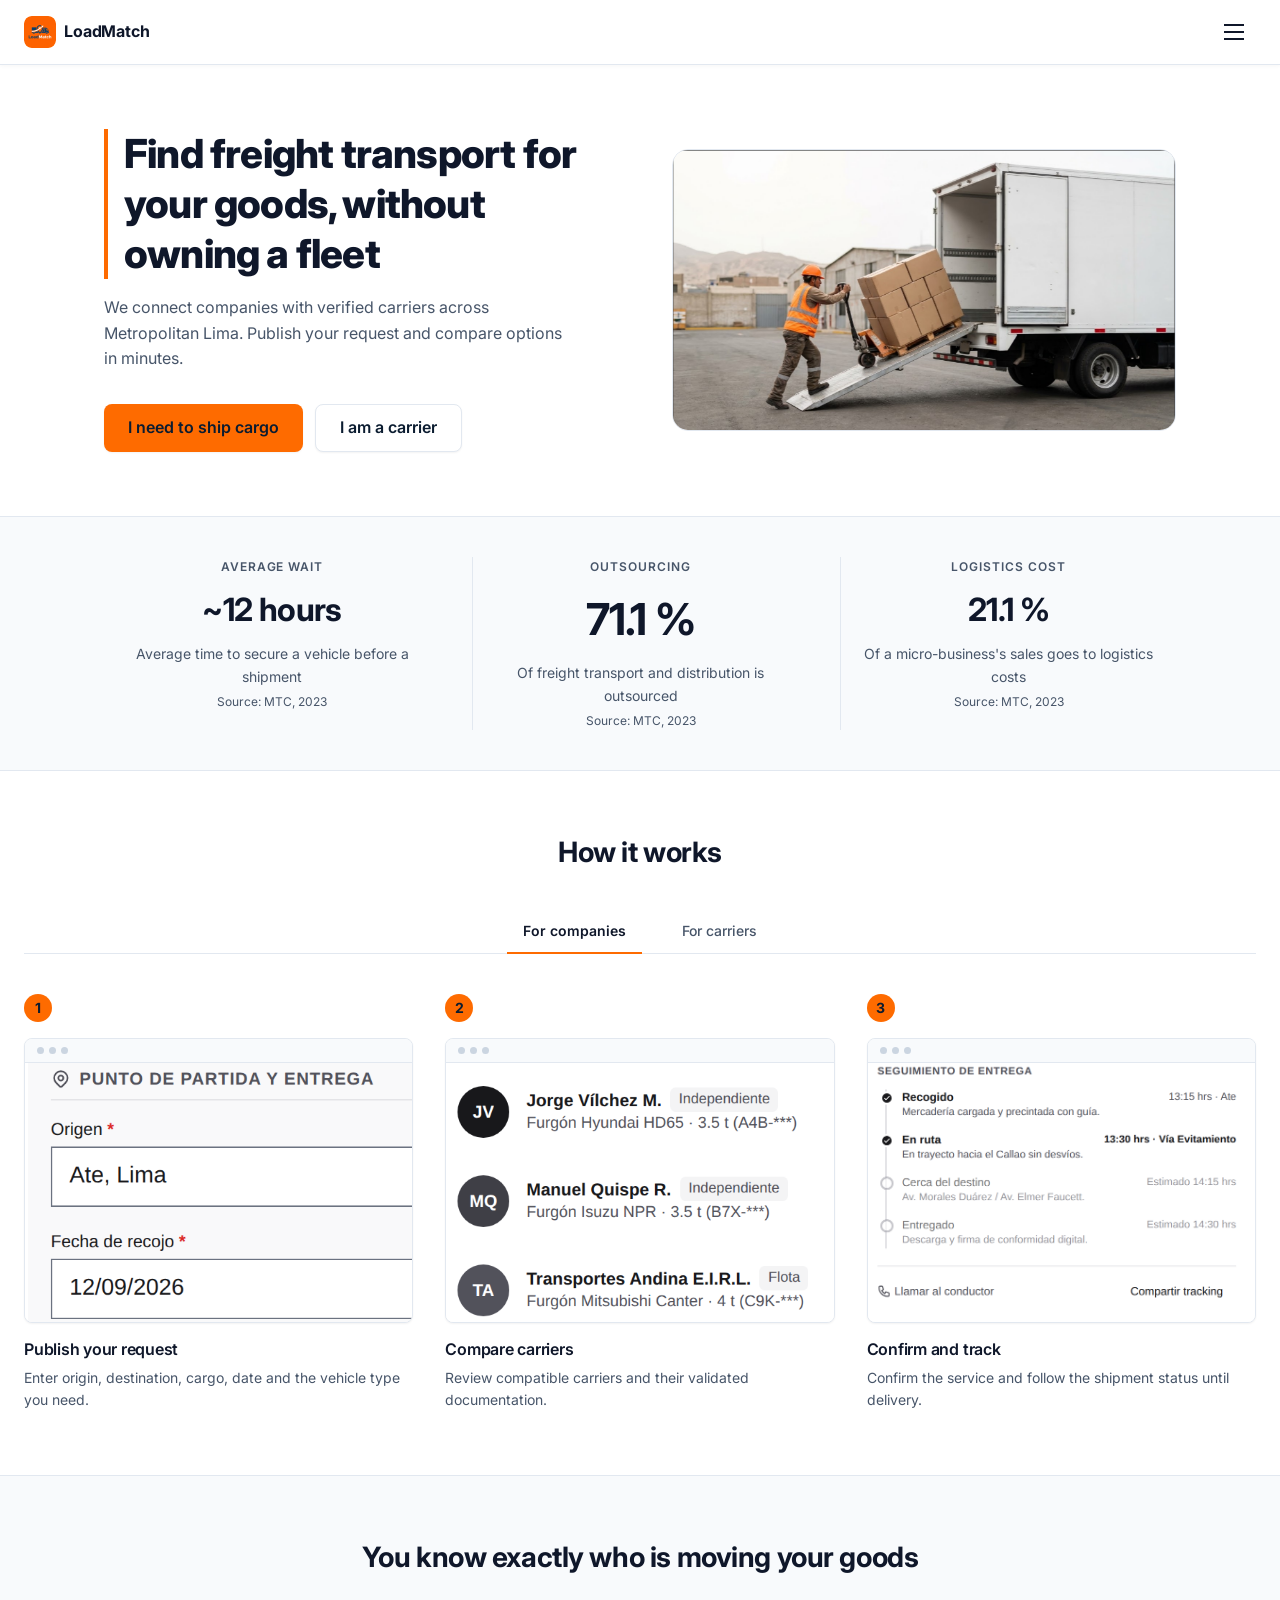
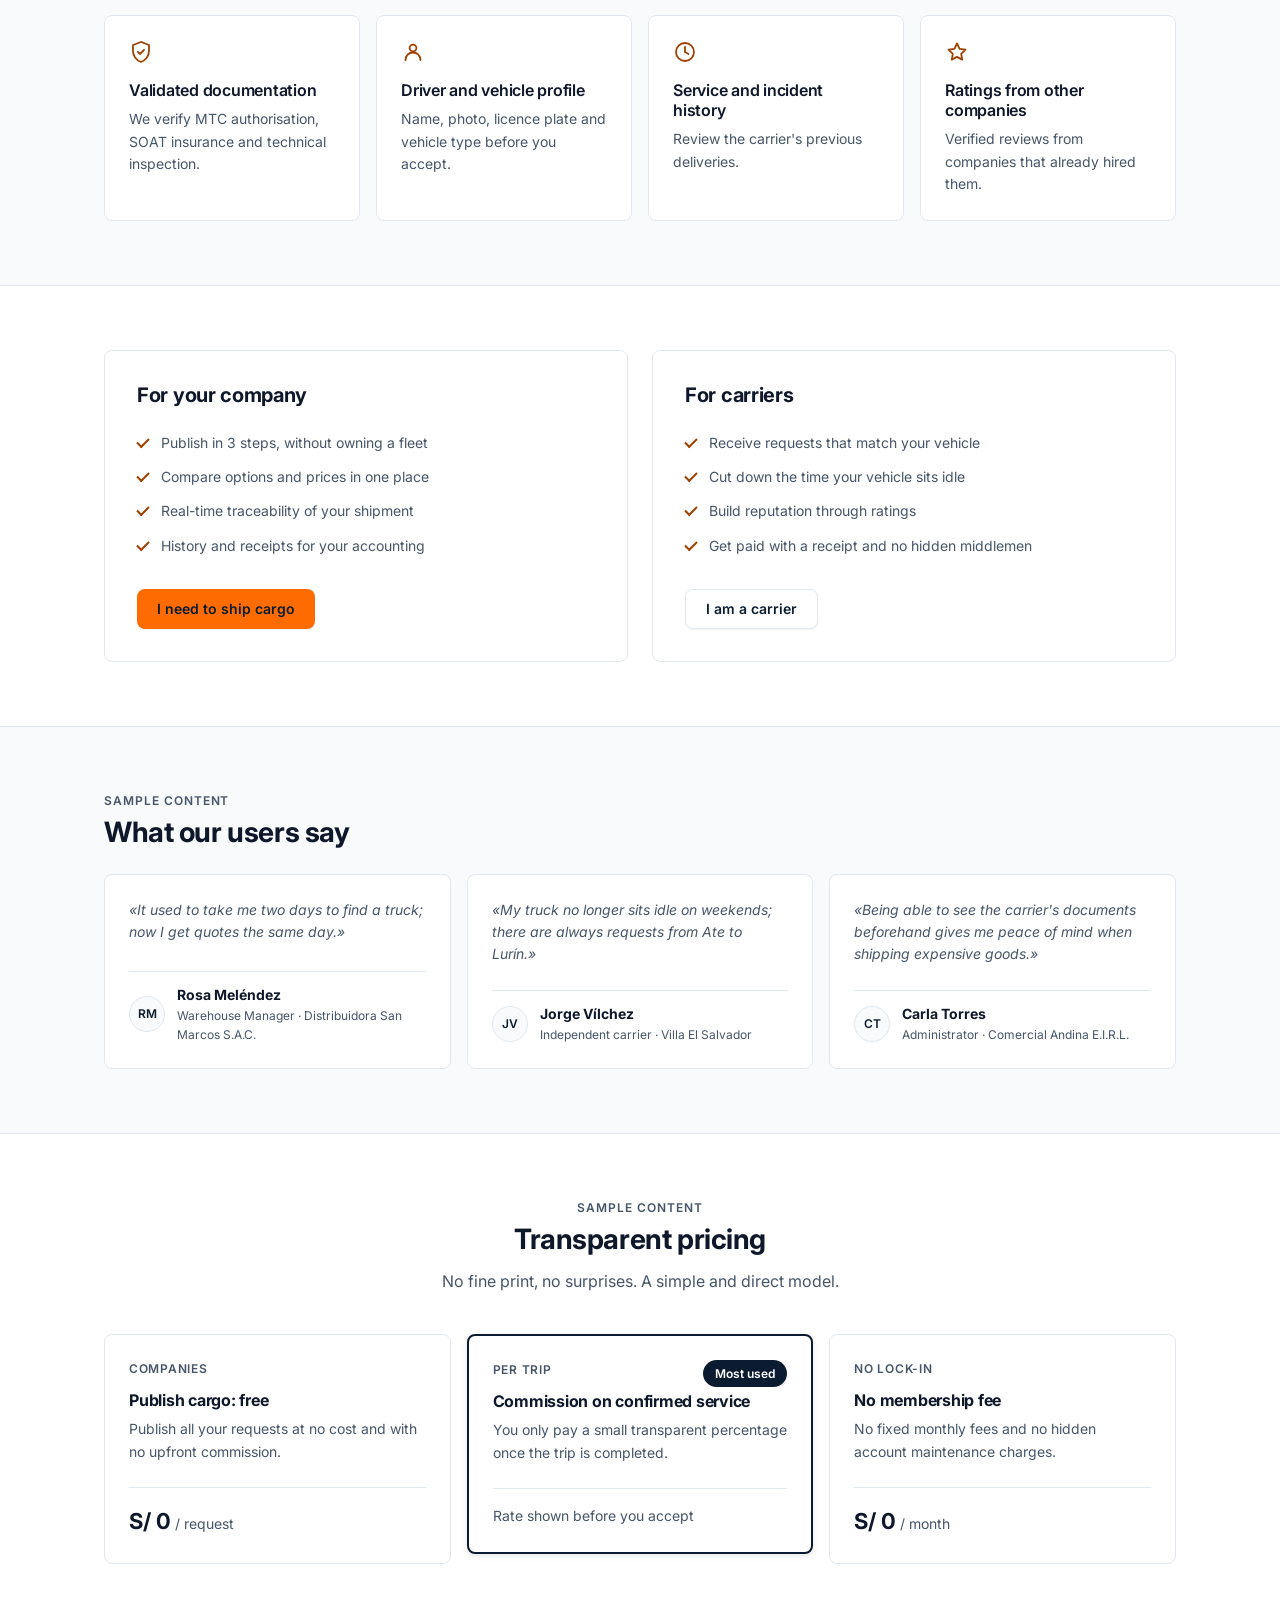
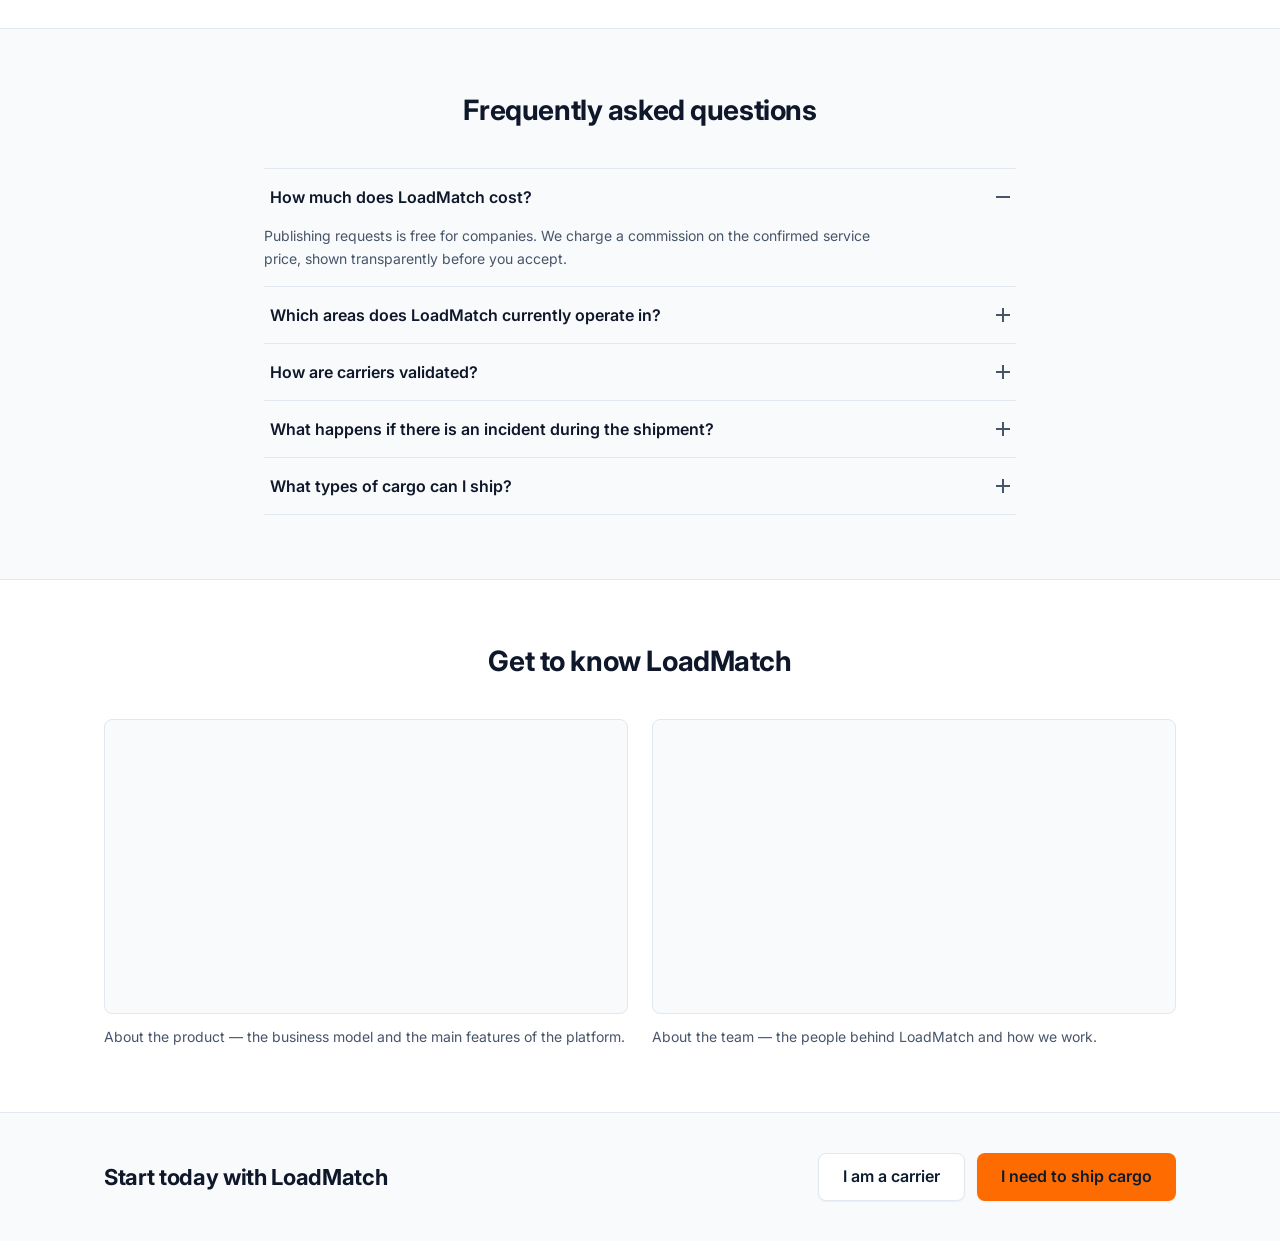
==== index.html @ 67ed3080 "merge: integrate develop into feature/testimonials-carousel" ====
<!DOCTYPE html>
<html lang="en">
<head>
  <meta charset="utf-8">
  <meta name="viewport" content="width=device-width, initial-scale=1">
  <title data-i18n="meta.title">LoadMatch | Freight transport for companies and carriers</title>
  <meta name="description" data-i18n-attr="content" data-i18n="meta.description"
        content="Connect companies that need to move cargo with verified carriers and available vehicles through LoadMatch.">
  <meta name="keywords" content="freight transport, carriers, logistics, companies, small business, Peru">
  <meta name="author" content="LoadMatch Development Team">
  <meta name="theme-color" content="#0B1C30">
  <meta property="og:title" content="LoadMatch | Freight transport for companies and carriers">
  <meta property="og:description" content="Publish your cargo request and compare verified carriers in minutes.">
  <meta property="og:type" content="website">
  <meta property="og:locale" content="en_US">
  <meta property="og:locale:alternate" content="es_419">
  <link rel="icon" href="assets/img/loadmatch-logo.png">
  <link rel="preconnect" href="https://fonts.googleapis.com">
  <link rel="preconnect" href="https://fonts.gstatic.com" crossorigin>
  <link rel="stylesheet" href="https://fonts.googleapis.com/css2?family=Inter:wght@400;500;600;700;800&display=swap">
  <link rel="stylesheet" href="assets/css/main.css">
  <link rel="stylesheet" href="assets/css/components.css">
  <link rel="stylesheet" href="assets/css/responsive.css">
</head>
<body>

  <a class="skip-link" href="#main-content" data-i18n="a11y.skipToContent">Skip to main content</a>

  <!-- HEADER      → feature/header-navigation -->
  <!-- ============================= HEADER ============================= -->
  <header class="site-header">
    <div class="container site-header__inner">

      <a class="brand" href="#top" aria-label="LoadMatch">
        <img class="brand__mark" src="assets/img/loadmatch-logo.png" alt="" width="32" height="32">
        <span class="brand__name">LoadMatch</span>
      </a>

      <button class="menu-toggle" type="button"
              aria-expanded="false" aria-controls="primary-nav"
              data-i18n-attr="aria-label" data-i18n="a11y.openMenu" aria-label="Open navigation menu">
        <span class="menu-toggle__bar" aria-hidden="true"></span>
        <span class="menu-toggle__bar" aria-hidden="true"></span>
        <span class="menu-toggle__bar" aria-hidden="true"></span>
      </button>

      <nav class="primary-nav" id="primary-nav" data-i18n-attr="aria-label" data-i18n="a11y.mainNav" aria-label="Main navigation">
        <ul class="primary-nav__list">
          <li><a href="#how-it-works" data-i18n="nav.howItWorks">How it works</a></li>
          <li><a href="#for-companies" data-i18n="nav.forCompanies">For companies</a></li>
          <li><a href="#for-carriers" data-i18n="nav.forCarriers">For carriers</a></li>
          <li><a href="#pricing" data-i18n="nav.pricing">Pricing</a></li>
          <li><a href="#faq" data-i18n="nav.faq">FAQ</a></li>
        </ul>

        <div class="header-actions">
          <div class="lang-switch" role="group" data-i18n-attr="aria-label" data-i18n="a11y.langSwitch" aria-label="Select language">
            <button type="button" class="lang-switch__btn is-active" data-lang="en" aria-pressed="true">EN</button>
            <button type="button" class="lang-switch__btn" data-lang="es" aria-pressed="false">ES</button>
          </div>
          <a class="btn btn--secondary" href="#" data-app-path="/login" data-app-fallback="#final-cta" data-i18n="cta.signIn">Sign in</a>
          <a class="btn btn--primary" href="#" data-app-path="/signup?profile=company" data-app-fallback="#for-companies" data-i18n="cta.shipCargo">I need to ship cargo</a>
        </div>
      </nav>

    </div>
  </header>

  <!-- HERO        → feature/hero-section -->

  <main id="main-content">
    <!-- ============================== HERO ============================== -->
    <section class="hero" id="top">
      <div class="container hero__inner">
        <div class="hero__copy">
          <h1 class="hero__title" data-i18n="hero.title">Find freight transport for your goods, without owning a fleet</h1>
          <p class="hero__lead" data-i18n="hero.lead">We connect companies with verified carriers across Metropolitan Lima. Publish your request and compare options in minutes.</p>
          <div class="hero__actions">
            <a class="btn btn--primary btn--lg" href="#" data-app-path="/signup?profile=company" data-app-fallback="#for-companies" data-i18n="cta.shipCargo">I need to ship cargo</a>
            <a class="btn btn--secondary btn--lg" href="#" data-app-path="/signup?profile=carrier" data-app-fallback="#for-carriers" data-i18n="cta.imCarrier">I am a carrier</a>
          </div>
        </div>
        <figure class="hero__media">
          <img src="assets/img/hero-truck-lima.png" width="1600" height="894"
               data-i18n-attr="alt" data-i18n="hero.imageAlt"
               alt="Worker loading boxes into a delivery truck at a warehouse in Lima">
        </figure>
      </div>
    </section>

    <!-- ============================= METRICS ============================= -->
    <section class="metrics" data-i18n-attr="aria-label" data-i18n="metrics.sectionLabel" aria-label="Market indicators">
      <div class="container metrics__grid">
        <div class="metric">
          <span class="metric__label" data-i18n="metrics.waitLabel">Average wait</span>
          <p class="metric__value" data-i18n="metrics.waitValue">~12 hours</p>
          <p class="metric__desc" data-i18n="metrics.waitDesc">Average time to secure a vehicle before a shipment</p>
          <p class="metric__source" data-i18n="metrics.source">Source: MTC, 2023</p>
        </div>
        <div class="metric metric--feature">
          <span class="metric__label" data-i18n="metrics.outsourcingLabel">Outsourcing</span>
          <p class="metric__value" data-i18n="metrics.outsourcingValue">71.1&nbsp;%</p>
          <p class="metric__desc" data-i18n="metrics.outsourcingDesc">Of freight transport and distribution is outsourced</p>
          <p class="metric__source" data-i18n="metrics.source">Source: MTC, 2023</p>
        </div>
        <div class="metric">
          <span class="metric__label" data-i18n="metrics.costLabel">Logistics cost</span>
          <p class="metric__value" data-i18n="metrics.costValue">21.1&nbsp;%</p>
          <p class="metric__desc" data-i18n="metrics.costDesc">Of a micro-business's sales goes to logistics costs</p>
          <p class="metric__source" data-i18n="metrics.source">Source: MTC, 2023</p>
        </div>
      </div>
    </section>

    <!-- ========================== HOW IT WORKS ========================== -->
    <section class="section" id="how-it-works">
      <div class="container container--wide">
        <h2 class="section__title" data-i18n="how.title">How it works</h2>

        <div class="tabs" role="tablist" data-i18n-attr="aria-label" data-i18n="how.tablistLabel" aria-label="Select your profile">
          <button class="tabs__tab is-active" role="tab" id="tab-companies"
                  aria-selected="true" aria-controls="panel-companies"
                  data-i18n="how.tabCompanies">For companies</button>
          <button class="tabs__tab" role="tab" id="tab-carriers"
                  aria-selected="false" aria-controls="panel-carriers" tabindex="-1"
                  data-i18n="how.tabCarriers">For carriers</button>
        </div>

        <div class="steps" role="tabpanel" id="panel-companies" aria-labelledby="tab-companies" tabindex="0">
          <ol class="steps__list">
            <li class="step">
              <span class="step__num" aria-hidden="true">1</span>
              <figure class="step__media">
                <span class="browser-bar" aria-hidden="true"><i></i><i></i><i></i></span>
                <img src="assets/img/app-request-form.png" width="540" height="360" loading="lazy" decoding="async"
                     data-i18n-attr="alt" data-i18n="how.company1Alt"
                     alt="Cargo request form in the LoadMatch application">
              </figure>
              <h3 class="step__title" data-i18n="how.company1Title">Publish your request</h3>
              <p class="step__desc" data-i18n="how.company1Desc">Enter origin, destination, cargo, date and the vehicle type you need.</p>
            </li>
            <li class="step">
              <span class="step__num" aria-hidden="true">2</span>
              <figure class="step__media">
                <span class="browser-bar" aria-hidden="true"><i></i><i></i><i></i></span>
                <img src="assets/img/app-carrier-list.png" width="540" height="360" loading="lazy" decoding="async"
                     data-i18n-attr="alt" data-i18n="how.company2Alt"
                     alt="List of carriers with ratings and quoted prices">
              </figure>
              <h3 class="step__title" data-i18n="how.company2Title">Compare carriers</h3>
              <p class="step__desc" data-i18n="how.company2Desc">Review compatible carriers and their validated documentation.</p>
            </li>
            <li class="step">
              <span class="step__num" aria-hidden="true">3</span>
              <figure class="step__media">
                <span class="browser-bar" aria-hidden="true"><i></i><i></i><i></i></span>
                <img src="assets/img/app-route-map.png" width="820" height="547"
                     data-i18n-attr="alt" data-i18n="how.company3Alt"
                     alt="Map tracking the vehicle on its way to the destination">
              </figure>
              <h3 class="step__title" data-i18n="how.company3Title">Confirm and track</h3>
              <p class="step__desc" data-i18n="how.company3Desc">Confirm the service and follow the shipment status until delivery.</p>
            </li>
          </ol>
        </div>

        <div class="steps" role="tabpanel" id="panel-carriers" aria-labelledby="tab-carriers" tabindex="0" hidden>
          <ol class="steps__list">
            <li class="step">
              <span class="step__num" aria-hidden="true">1</span>
              <figure class="step__media">
                <span class="browser-bar" aria-hidden="true"><i></i><i></i><i></i></span>
                <img src="assets/img/app-document-upload.png" width="1110" height="740" loading="lazy" decoding="async"
                     data-i18n-attr="alt" data-i18n="how.carrier1Alt"
                     alt="Carrier document validation screen">
              </figure>
              <h3 class="step__title" data-i18n="how.carrier1Title">Create your profile and validate your documents</h3>
              <p class="step__desc" data-i18n="how.carrier1Desc">Upload your MTC authorisation, SOAT insurance and technical inspection. We validate within 24 hours.</p>
            </li>
            <li class="step">
              <span class="step__num" aria-hidden="true">2</span>
              <figure class="step__media">
                <span class="browser-bar" aria-hidden="true"><i></i><i></i><i></i></span>
                <img src="assets/img/app-request-inbox.png" width="1098" height="732" loading="lazy" decoding="async"
                     data-i18n-attr="alt" data-i18n="how.carrier2Alt"
                     alt="Inbox of cargo requests compatible with the vehicle">
              </figure>
              <h3 class="step__title" data-i18n="how.carrier2Title">Receive requests that match your vehicle</h3>
              <p class="step__desc" data-i18n="how.carrier2Desc">You only see loads that match your vehicle type and your operating area.</p>
            </li>
            <li class="step">
              <span class="step__num" aria-hidden="true">3</span>
              <figure class="step__media">
                <span class="browser-bar" aria-hidden="true"><i></i><i></i><i></i></span>
                <img src="assets/img/app-payment-receipt.png" width="1084" height="723" loading="lazy" decoding="async"
                     data-i18n-attr="alt" data-i18n="how.carrier3Alt"
                     alt="Settlement receipt for a completed service">
              </figure>
              <h3 class="step__title" data-i18n="how.carrier3Title">Quote, deliver and get paid</h3>
              <p class="step__desc" data-i18n="how.carrier3Desc">Send your quote, confirm the service and get paid with a receipt, with no hidden middlemen.</p>
            </li>
          </ol>
        </div>
      </div>
    </section>

    <!-- ============================== TRUST ============================== -->
    <section class="section section--alt">
      <div class="container">
        <h2 class="section__title" data-i18n="trust.title">You know exactly who is moving your goods</h2>
        <ul class="trust-grid">
          <li class="trust-card">
            <svg class="trust-card__icon" viewBox="0 0 24 24" width="24" height="24" aria-hidden="true" focusable="false">
              <path d="M12 2 4 5v6c0 5 3.4 9.4 8 11 4.6-1.6 8-6 8-11V5l-8-3Z" fill="none" stroke="currentColor" stroke-width="1.8"/>
              <path d="m9 12 2 2 4-4" fill="none" stroke="currentColor" stroke-width="1.8" stroke-linecap="round"/>
            </svg>
            <h3 class="trust-card__title" data-i18n="trust.c1Title">Validated documentation</h3>
            <p class="trust-card__desc" data-i18n="trust.c1Desc">We verify MTC authorisation, SOAT insurance and technical inspection.</p>
          </li>
          <li class="trust-card">
            <svg class="trust-card__icon" viewBox="0 0 24 24" width="24" height="24" aria-hidden="true" focusable="false">
              <circle cx="12" cy="8" r="3.4" fill="none" stroke="currentColor" stroke-width="1.8"/>
              <path d="M4.5 20a7.5 7.5 0 0 1 15 0" fill="none" stroke="currentColor" stroke-width="1.8" stroke-linecap="round"/>
            </svg>
            <h3 class="trust-card__title" data-i18n="trust.c2Title">Driver and vehicle profile</h3>
            <p class="trust-card__desc" data-i18n="trust.c2Desc">Name, photo, licence plate and vehicle type before you accept.</p>
          </li>
          <li class="trust-card">
            <svg class="trust-card__icon" viewBox="0 0 24 24" width="24" height="24" aria-hidden="true" focusable="false">
              <circle cx="12" cy="12" r="9" fill="none" stroke="currentColor" stroke-width="1.8"/>
              <path d="M12 7v5l3.5 2" fill="none" stroke="currentColor" stroke-width="1.8" stroke-linecap="round"/>
            </svg>
            <h3 class="trust-card__title" data-i18n="trust.c3Title">Service and incident history</h3>
            <p class="trust-card__desc" data-i18n="trust.c3Desc">Review the carrier's previous deliveries.</p>
          </li>
          <li class="trust-card">
            <svg class="trust-card__icon" viewBox="0 0 24 24" width="24" height="24" aria-hidden="true" focusable="false">
              <path d="m12 3.5 2.6 5.3 5.9.9-4.3 4.1 1 5.8-5.2-2.7-5.2 2.7 1-5.8L3.5 9.7l5.9-.9L12 3.5Z"
                    fill="none" stroke="currentColor" stroke-width="1.8" stroke-linejoin="round"/>
            </svg>
            <h3 class="trust-card__title" data-i18n="trust.c4Title">Ratings from other companies</h3>
            <p class="trust-card__desc" data-i18n="trust.c4Desc">Verified reviews from companies that already hired them.</p>
          </li>
        </ul>
      </div>
    </section>

    <!-- ========================== AUDIENCE SPLIT ========================== -->
    <section class="section">
      <div class="container audience">

        <article class="audience-card" id="for-companies">
          <h2 class="audience-card__title" data-i18n="audience.companiesTitle">For your company</h2>
          <ul class="audience-card__list">
            <li data-i18n="audience.companies1">Publish in 3 steps, without owning a fleet</li>
            <li data-i18n="audience.companies2">Compare options and prices in one place</li>
            <li data-i18n="audience.companies3">Real-time traceability of your shipment</li>
            <li data-i18n="audience.companies4">History and receipts for your accounting</li>
          </ul>
          <a class="btn btn--primary" href="#" data-app-path="/signup?profile=company" data-app-fallback="#for-companies" data-i18n="cta.shipCargo">I need to ship cargo</a>
        </article>

        <article class="audience-card" id="for-carriers">
          <h2 class="audience-card__title" data-i18n="audience.carriersTitle">For carriers</h2>
          <ul class="audience-card__list">
            <li data-i18n="audience.carriers1">Receive requests that match your vehicle</li>
            <li data-i18n="audience.carriers2">Cut down the time your vehicle sits idle</li>
            <li data-i18n="audience.carriers3">Build reputation through ratings</li>
            <li data-i18n="audience.carriers4">Get paid with a receipt and no hidden middlemen</li>
          </ul>
          <a class="btn btn--secondary" href="#" data-app-path="/signup?profile=carrier" data-app-fallback="#for-carriers" data-i18n="cta.imCarrier">I am a carrier</a>
        </article>

      </div>
    </section>

    <!-- =========================== TESTIMONIALS =========================== -->
    <section class="section section--alt" id="testimonials" aria-labelledby="testimonials-title">
      <div class="container">
        <p class="eyebrow" data-i18n="testimonials.eyebrow">Sample content</p>
        <h2 id="testimonials-title" class="section__title section__title--left" data-i18n="testimonials.title">What our users say</h2>

        <div class="carousel" tabindex="0" role="group"
             data-i18n-attr="aria-roledescription" data-i18n="a11y.carousel" aria-roledescription="carousel"
             aria-label="User testimonials">
          <ul class="carousel__track">
            <li class="testimonial" role="group" aria-roledescription="slide" aria-label="1 / 3">
              <blockquote class="testimonial__quote" data-i18n="testimonials.q1">&laquo;It used to take me two days to find a truck; now I get quotes the same day.&raquo;</blockquote>
              <footer class="testimonial__author">
                <span class="avatar" aria-hidden="true">RM</span>
                <span>
                  <strong class="testimonial__name">Rosa Meléndez</strong>
                  <span class="testimonial__role" data-i18n="testimonials.r1">Warehouse Manager · Distribuidora San Marcos S.A.C.</span>
                </span>
              </footer>
            </li>
            <li class="testimonial" role="group" aria-roledescription="slide" aria-label="2 / 3">
              <blockquote class="testimonial__quote" data-i18n="testimonials.q2">&laquo;My truck no longer sits idle on weekends; there are always requests from Ate to Lurín.&raquo;</blockquote>
              <footer class="testimonial__author">
                <span class="avatar" aria-hidden="true">JV</span>
                <span>
                  <strong class="testimonial__name">Jorge Vílchez</strong>
                  <span class="testimonial__role" data-i18n="testimonials.r2">Independent carrier · Villa El Salvador</span>
                </span>
              </footer>
            </li>
            <li class="testimonial" role="group" aria-roledescription="slide" aria-label="3 / 3">
              <blockquote class="testimonial__quote" data-i18n="testimonials.q3">&laquo;Being able to see the carrier's documents beforehand gives me peace of mind when shipping expensive goods.&raquo;</blockquote>
              <footer class="testimonial__author">
                <span class="avatar" aria-hidden="true">CT</span>
                <span>
                  <strong class="testimonial__name">Carla Torres</strong>
                  <span class="testimonial__role" data-i18n="testimonials.r3">Administrator · Comercial Andina E.I.R.L.</span>
                </span>
              </footer>
            </li>
          </ul>
        </div>

        <div class="carousel-nav" hidden>
          <div class="carousel-nav__dots">
            <button type="button" class="dot is-active" data-slide="0" data-i18n-attr="aria-label" data-i18n="a11y.goToSlide1" aria-label="Go to testimonial 1"><span aria-hidden="true"></span></button>
            <button type="button" class="dot" data-slide="1" data-i18n-attr="aria-label" data-i18n="a11y.goToSlide2" aria-label="Go to testimonial 2"><span aria-hidden="true"></span></button>
            <button type="button" class="dot" data-slide="2" data-i18n-attr="aria-label" data-i18n="a11y.goToSlide3" aria-label="Go to testimonial 3"><span aria-hidden="true"></span></button>
          </div>
          <p class="carousel-nav__counter" aria-live="polite"><span data-carousel-counter>1 / 3</span></p>
        </div>
      </div>
    </section>

    <!-- ============================= PRICING ============================= -->
    <section class="section" id="pricing">
      <div class="container">
        <p class="eyebrow eyebrow--center" data-i18n="pricing.eyebrow">Sample content</p>
        <h2 class="section__title" data-i18n="pricing.title">Transparent pricing</h2>
        <p class="section__lead" data-i18n="pricing.lead">No fine print, no surprises. A simple and direct model.</p>

        <ul class="pricing-grid">
          <li class="price-card">
            <span class="price-card__label" data-i18n="pricing.p1Label">Companies</span>
            <h3 class="price-card__title" data-i18n="pricing.p1Title">Publish cargo: free</h3>
            <p class="price-card__desc" data-i18n="pricing.p1Desc">Publish all your requests at no cost and with no upfront commission.</p>
            <p class="price-card__amount"><strong>S/&nbsp;0</strong> <span data-i18n="pricing.p1Unit">/ request</span></p>
          </li>
          <li class="price-card price-card--featured">
            <span class="price-card__label" data-i18n="pricing.p2Label">Per trip</span>
            <span class="badge" data-i18n="pricing.p2Badge">Most used</span>
            <h3 class="price-card__title" data-i18n="pricing.p2Title">Commission on confirmed service</h3>
            <p class="price-card__desc" data-i18n="pricing.p2Desc">You only pay a small transparent percentage once the trip is completed.</p>
            <p class="price-card__amount"><span data-i18n="pricing.p2Unit">Rate shown before you accept</span></p>
          </li>
          <li class="price-card">
            <span class="price-card__label" data-i18n="pricing.p3Label">No lock-in</span>
            <h3 class="price-card__title" data-i18n="pricing.p3Title">No membership fee</h3>
            <p class="price-card__desc" data-i18n="pricing.p3Desc">No fixed monthly fees and no hidden account maintenance charges.</p>
            <p class="price-card__amount"><strong>S/&nbsp;0</strong> <span data-i18n="pricing.p3Unit">/ month</span></p>
          </li>
        </ul>
      </div>
    </section>

    <!-- =============================== FAQ =============================== -->
    <section class="section section--alt" id="faq">
      <div class="container container--narrow">
        <h2 class="section__title" data-i18n="faq.title">Frequently asked questions</h2>

        <div class="accordion">
          <div class="accordion__item">
            <h3>
              <button class="accordion__trigger" type="button" aria-expanded="true" aria-controls="faq-1" id="faq-1-btn">
                <span data-i18n="faq.q1">How much does LoadMatch cost?</span>
                <span class="accordion__icon" aria-hidden="true"></span>
              </button>
            </h3>
            <div class="accordion__panel" id="faq-1" role="region" aria-labelledby="faq-1-btn">
              <p data-i18n="faq.a1">Publishing requests is free for companies. We charge a commission on the confirmed service price, shown transparently before you accept.</p>
            </div>
          </div>

          <div class="accordion__item">
            <h3>
              <button class="accordion__trigger" type="button" aria-expanded="false" aria-controls="faq-2" id="faq-2-btn">
                <span data-i18n="faq.q2">Which areas does LoadMatch currently operate in?</span>
                <span class="accordion__icon" aria-hidden="true"></span>
              </button>
            </h3>
            <div class="accordion__panel" id="faq-2" role="region" aria-labelledby="faq-2-btn" hidden>
              <p data-i18n="faq.a2">We currently operate across Metropolitan Lima and Callao. We are gradually expanding to other regions of Peru.</p>
            </div>
          </div>

          <div class="accordion__item">
            <h3>
              <button class="accordion__trigger" type="button" aria-expanded="false" aria-controls="faq-3" id="faq-3-btn">
                <span data-i18n="faq.q3">How are carriers validated?</span>
                <span class="accordion__icon" aria-hidden="true"></span>
              </button>
            </h3>
            <div class="accordion__panel" id="faq-3" role="region" aria-labelledby="faq-3-btn" hidden>
              <p data-i18n="faq.a3">We verify MTC authorisation, current SOAT insurance, technical inspection and driving licence against official records before a carrier can quote.</p>
            </div>
          </div>

          <div class="accordion__item">
            <h3>
              <button class="accordion__trigger" type="button" aria-expanded="false" aria-controls="faq-4" id="faq-4-btn">
                <span data-i18n="faq.q4">What happens if there is an incident during the shipment?</span>
                <span class="accordion__icon" aria-hidden="true"></span>
              </button>
            </h3>
            <div class="accordion__panel" id="faq-4" role="region" aria-labelledby="faq-4-btn" hidden>
              <p data-i18n="faq.a4">You can report the incident from the application. Our support team follows up on the case and records it in the carrier's history.</p>
            </div>
          </div>

          <div class="accordion__item">
            <h3>
              <button class="accordion__trigger" type="button" aria-expanded="false" aria-controls="faq-5" id="faq-5-btn">
                <span data-i18n="faq.q5">What types of cargo can I ship?</span>
                <span class="accordion__icon" aria-hidden="true"></span>
              </button>
            </h3>
            <div class="accordion__panel" id="faq-5" role="region" aria-labelledby="faq-5-btn" hidden>
              <p data-i18n="faq.a5">General packaged goods, palletised loads and dry merchandise. Hazardous, perishable and oversized cargo are not supported yet.</p>
            </div>
          </div>
        </div>
      </div>
    </section>

    <!-- ============================== VIDEOS ============================== -->
    <section class="section" id="videos">
      <div class="container">
        <h2 class="section__title" data-i18n="videos.title">Get to know LoadMatch</h2>
        <div class="video-grid">
          <figure class="video-card">
            <div class="video-card__frame">
              <iframe src="https://www.youtube-nocookie.com/embed/"
                      data-i18n-attr="title" data-i18n="videos.productTitle"
                      title="About the product: how LoadMatch works"
                      loading="lazy" allowfullscreen
                      referrerpolicy="strict-origin-when-cross-origin"></iframe>
            </div>
            <figcaption class="video-card__caption" data-i18n="videos.productCaption">About the product — the business model and the main features of the platform.</figcaption>
          </figure>
          <figure class="video-card">
            <div class="video-card__frame">
              <iframe src="https://www.youtube-nocookie.com/embed/"
                      data-i18n-attr="title" data-i18n="videos.teamTitle"
                      title="About the team: who builds LoadMatch"
                      loading="lazy" allowfullscreen
                      referrerpolicy="strict-origin-when-cross-origin"></iframe>
            </div>
            <figcaption class="video-card__caption" data-i18n="videos.teamCaption">About the team — the people behind LoadMatch and how we work.</figcaption>
          </figure>
        </div>
      </div>
    </section>

    <!-- ============================ FINAL CTA ============================ -->
    <section class="final-cta" id="final-cta">
      <div class="container final-cta__inner">
        <h2 class="final-cta__title" data-i18n="finalCta.title">Start today with LoadMatch</h2>
        <div class="final-cta__actions">
          <a class="btn btn--secondary btn--lg" href="#" data-app-path="/signup?profile=carrier" data-app-fallback="#for-carriers" data-i18n="cta.imCarrier">I am a carrier</a>
          <a class="btn btn--primary btn--lg" href="#" data-app-path="/signup?profile=company" data-app-fallback="#for-companies" data-i18n="cta.shipCargo">I need to ship cargo</a>
        </div>
      </div>
    </section>

  </main>

  <!-- FOOTER      → feature/site-footer -->

  <script src="assets/js/config.js"></script>
  <script src="assets/js/i18n.js"></script>
  <script src="assets/js/main.js"></script>
</body>
</html>
---- assets/css/main.css ----
/* ==========================================================================
   LoadMatch Landing Page — main.css
   Design tokens, reset, base typography and layout primitives.
   Colour roles follow the Material 3 naming convention already used by the
   LoadMatch design system (primary / on-primary / surface / on-surface).
   Every text-on-background pair below is verified against WCAG 2.1 AA.
   ========================================================================== */

/* --------------------------------------------------------------------------
   1. Design tokens
   -------------------------------------------------------------------------- */
:root {
  /* Brand colours */
  --color-primary:          #FE6B00;  /* Primary Orange */
  --color-primary-pressed:  #A04100;  /* Orange Pressed — 6.46:1 on white */
  --color-on-primary:       #0B1C30;  /* Navy on orange — 5.98:1 (NOT white) */
  --color-navy:             #0B1C30;  /* Dark Navy */
  --color-navy-deep:        #131B2E;  /* Sidebar Dark */

  /* Text */
  --color-heading:          #0F172A;  /* Slate 900 — 17.85:1 on white */
  --color-body:             #475569;  /* Slate 600 —  7.58:1 on white */
  --color-on-navy:          #FFFFFF;  /* 17.17:1 on navy */
  --color-on-navy-muted:    #CBD5E1;  /* Slate 300 on navy — 11.6:1 */

  /* Surfaces */
  --color-surface:          #FFFFFF;
  --color-surface-alt:      #F8FAFC;  /* Background Light */
  --color-surface-tint:     #EFF4FF;  /* Blue Tint BG */
  --color-outline:          #E2E8F0;  /* Slate 200 */
  --color-outline-strong:   #CBD5E1;  /* Slate 300 */

  /* Semantic */
  --color-error:            #DC2626;
  --color-success:          #047857;
  --color-warning:          #B45309;

  /* Shape */
  --radius-sm:   4px;
  --radius-md:   8px;   /* default: buttons, inputs, cards */
  --radius-lg:  12px;
  --radius-xl:  16px;
  --radius-pill: 9999px;

  /* Elevation */
  --shadow-1: 0 1px 2px rgba(0, 0, 0, .05);
  --shadow-2: 0 1px 4px rgba(0, 0, 0, .04);
  --shadow-3: 0 2px 6px rgba(0, 0, 0, .10);

  /* Spacing — 4px base grid */
  --space-1:  4px;
  --space-2:  8px;
  --space-3: 12px;
  --space-4: 16px;
  --space-6: 24px;
  --space-8: 32px;
  --space-10: 40px;
  --space-16: 64px;

  /* Typography */
  --font-sans: "Inter", system-ui, -apple-system, "Segoe UI", Roboto, Arial, sans-serif;
  --text-hero:    40px;
  --text-h2:      28px;
  --text-h3:      16px;
  --text-body:    16px;
  --text-sm:      14px;
  --text-xs:      12px;

  /* Layout */
  --container-max: 1120px;
  --container-pad: var(--space-6);
  --header-height: 64px;
}

/* --------------------------------------------------------------------------
   2. Reset
   -------------------------------------------------------------------------- */
*,
*::before,
*::after { box-sizing: border-box; }

html {
  scroll-behavior: smooth;
  scroll-padding-top: calc(var(--header-height) + var(--space-4));
  -webkit-text-size-adjust: 100%;
}

body {
  margin: 0;
  font-family: var(--font-sans);
  font-size: var(--text-body);
  line-height: 1.6;
  color: var(--color-body);
  background-color: var(--color-surface);
  -webkit-font-smoothing: antialiased;
}

h1, h2, h3, h4 {
  margin: 0;
  color: var(--color-heading);
  line-height: 1.25;
  letter-spacing: -.015em;
}

p { margin: 0; }

ul, ol {
  margin: 0;
  padding: 0;
  list-style: none;
}

img,
svg,
iframe { display: block; max-width: 100%; }

img { height: auto; }

a {
  color: inherit;
  text-decoration: none;
}

button {
  font: inherit;
  color: inherit;
  background: none;
  border: 0;
  cursor: pointer;
}

/* --------------------------------------------------------------------------
   3. Focus — keyboard only, navy ring (17.17:1 on white)
   -------------------------------------------------------------------------- */
:focus-visible {
  outline: 2px solid var(--color-navy);
  outline-offset: 2px;
  border-radius: var(--radius-sm);
}

/* --------------------------------------------------------------------------
   4. Skip link
   -------------------------------------------------------------------------- */
.skip-link {
  position: absolute;
  left: var(--space-4);
  top: -100px;
  z-index: 100;
  padding: var(--space-3) var(--space-4);
  background-color: var(--color-navy);
  color: var(--color-on-navy);
  border-radius: var(--radius-md);
  font-size: var(--text-sm);
  font-weight: 600;
  transition: top .15s ease-in-out;
}

.skip-link:focus-visible { top: var(--space-4); }

/* --------------------------------------------------------------------------
   5. Layout primitives
   -------------------------------------------------------------------------- */
.container {
  width: 100%;
  max-width: var(--container-max);
  margin-inline: auto;
  padding-inline: var(--container-pad);
}

.container--narrow { max-width: 800px; }

/* Used by "How it works": the step close-ups need wider columns to stay
   readable than the 1120px reading container allows. */
.container--wide { max-width: 1400px; }

.section { padding-block: var(--space-16); }

.section--alt {
  background-color: var(--color-surface-alt);
  border-block: 1px solid var(--color-outline);
}

.section__title {
  font-size: var(--text-h2);
  font-weight: 700;
  text-align: center;
  margin-bottom: var(--space-10);
}

.section__title--left {
  text-align: left;
  margin-bottom: var(--space-6);
}

.section__lead {
  text-align: center;
  max-width: 620px;
  margin: calc(var(--space-10) * -1 + var(--space-3)) auto var(--space-10);
  color: var(--color-body);
}

.eyebrow {
  font-size: var(--text-xs);
  font-weight: 600;
  letter-spacing: .08em;
  text-transform: uppercase;
  color: var(--color-body);
  margin-bottom: var(--space-1);
}

.eyebrow--center { text-align: center; }

/* Visually hidden but available to assistive technology */
.visually-hidden {
  position: absolute;
  width: 1px;
  height: 1px;
  margin: -1px;
  padding: 0;
  overflow: hidden;
  clip: rect(0 0 0 0);
  white-space: nowrap;
  border: 0;
}
---- assets/css/components.css ----
/* ==========================================================================
   LoadMatch Landing Page — components.css
   Buttons, header, hero, metrics, tabs, cards, carousel, accordion, footer.
   ========================================================================== */

/* --------------------------------------------------------------------------
   Buttons
   Primary uses navy text on orange (5.98:1). White on orange is 2.87:1 and
   fails WCAG AA — it must never be used.
   -------------------------------------------------------------------------- */
.btn {
  display: inline-flex;
  align-items: center;
  justify-content: center;
  min-height: 40px;
  padding: var(--space-2) var(--space-5, 20px);
  border-radius: var(--radius-md);
  font-size: var(--text-sm);
  font-weight: 600;
  text-align: center;
  white-space: nowrap;
  box-shadow: var(--shadow-1);
  transition: background-color .15s ease-in-out, border-color .15s ease-in-out;
}

.btn--lg {
  min-height: 48px;
  padding-inline: var(--space-6);
  font-size: var(--text-body);
}

.btn--primary {
  background-color: var(--color-primary);
  color: var(--color-on-primary);
}

.btn--primary:hover,
.btn--primary:active {
  background-color: var(--color-primary-pressed);
  color: #FFFFFF;              /* 6.46:1 on #A04100 */
}

.btn--secondary {
  background-color: var(--color-surface);
  color: var(--color-navy);
  border: 1px solid var(--color-outline);
}

.btn--secondary:hover,
.btn--secondary:active {
  background-color: var(--color-surface-alt);
  border-color: var(--color-outline-strong);
}

/* --------------------------------------------------------------------------
   Header
   -------------------------------------------------------------------------- */
.site-header {
  position: sticky;
  top: 0;
  z-index: 50;
  background-color: var(--color-surface);
  border-bottom: 1px solid var(--color-outline);
  box-shadow: var(--shadow-2);
}

/* The header is wider than the content container, as in the approved mock-up:
   the brand sits near the left edge and the primary CTA near the right one.
   It needs the extra room because the Spanish labels are noticeably longer
   than the English ones. */
.site-header__inner {
  display: flex;
  align-items: center;
  gap: var(--space-6);
  min-height: var(--header-height);
  max-width: 1400px;
}

.brand {
  display: inline-flex;
  align-items: center;
  gap: var(--space-2);
  flex-shrink: 0;
}

.brand__mark {
  width: 32px;
  height: 32px;
  border-radius: var(--radius-md);
}

.brand__name {
  font-weight: 700;
  font-size: var(--text-body);
  color: var(--color-heading);
  letter-spacing: -.01em;
}

.primary-nav {
  display: flex;
  align-items: center;
  gap: var(--space-6);
  flex: 1;
}

.primary-nav__list {
  display: flex;
  align-items: center;
  gap: var(--space-6);
  flex-shrink: 0;
}

.primary-nav__list a {
  display: inline-flex;
  align-items: center;
  min-height: 40px;
  font-size: var(--text-sm);
  color: var(--color-body);
  white-space: nowrap;   /* Spanish labels are longer than English; never wrap */
}

.primary-nav__list a:hover { color: var(--color-heading); }

.header-actions {
  display: flex;
  align-items: center;
  gap: var(--space-3);
  margin-left: auto;
  flex-shrink: 0;
}

/* Language switch */
.lang-switch {
  display: inline-flex;
  border: 1px solid var(--color-outline);
  border-radius: var(--radius-md);
  overflow: hidden;
  flex-shrink: 0;   /* without this the flex row squeezes it and clips the ES half */
}

.lang-switch__btn {
  flex: 0 0 44px;
  min-width: 44px;
  min-height: 40px;
  padding-inline: var(--space-2);
  font-size: var(--text-xs);
  font-weight: 600;
  color: var(--color-body);
  background-color: var(--color-surface);
}

.lang-switch__btn.is-active {
  background-color: var(--color-navy);
  color: var(--color-on-navy);
}

/* Mobile menu toggle — hidden on desktop */
.menu-toggle {
  display: none;
  width: 44px;
  height: 44px;
  margin-left: auto;
  flex-direction: column;
  align-items: center;
  justify-content: center;
  gap: 5px;
  border-radius: var(--radius-md);
}

.menu-toggle__bar {
  display: block;
  width: 20px;
  height: 2px;
  background-color: var(--color-heading);
}

/* --------------------------------------------------------------------------
   Hero
   -------------------------------------------------------------------------- */
.hero { padding-block: var(--space-16); }

.hero__inner {
  display: grid;
  grid-template-columns: 1fr 1fr;
  gap: var(--space-16);
  align-items: center;
}

.hero__title {
  font-size: var(--text-hero);
  font-weight: 800;
  letter-spacing: -.02em;
  border-left: 4px solid var(--color-primary);
  padding-left: var(--space-4);
  margin-bottom: var(--space-4);
}

.hero__lead {
  font-size: var(--text-body);
  margin-bottom: var(--space-8);
  max-width: 46ch;
}

.hero__actions {
  display: flex;
  flex-wrap: wrap;
  gap: var(--space-3);
}

.hero__media { margin: 0; }

.hero__media img {
  width: 100%;
  border-radius: var(--radius-xl);
  border: 1px solid var(--color-outline);
}

/* --------------------------------------------------------------------------
   Metrics
   -------------------------------------------------------------------------- */
.metrics {
  background-color: var(--color-surface-alt);
  border-block: 1px solid var(--color-outline);
  padding-block: var(--space-10);
}

.metrics__grid {
  display: grid;
  grid-template-columns: repeat(3, 1fr);
  gap: var(--space-8);
  text-align: center;
}

.metric { padding-inline: var(--space-4); }

.metric + .metric { border-left: 1px solid var(--color-outline); }

.metric__label {
  display: block;
  font-size: var(--text-xs);
  font-weight: 600;
  letter-spacing: .08em;
  text-transform: uppercase;
  color: var(--color-body);
  margin-bottom: var(--space-2);
}

.metric__value {
  font-size: 32px;
  font-weight: 700;
  color: var(--color-heading);
  letter-spacing: -.02em;
  margin-bottom: var(--space-2);
}

.metric--feature .metric__value { font-size: 44px; }

.metric__desc {
  font-size: var(--text-sm);
  margin-bottom: var(--space-1);
}

.metric__source {
  font-size: var(--text-xs);
  color: var(--color-body);
}

/* --------------------------------------------------------------------------
   Tabs
   -------------------------------------------------------------------------- */
.tabs {
  display: flex;
  justify-content: center;
  gap: var(--space-6);
  border-bottom: 1px solid var(--color-outline);
  margin-bottom: var(--space-10);
}

.tabs__tab {
  min-height: 44px;
  padding: var(--space-2) var(--space-4);
  font-size: var(--text-sm);
  font-weight: 500;
  color: var(--color-body);
  border-bottom: 2px solid transparent;
  margin-bottom: -1px;
}

.tabs__tab.is-active {
  color: var(--color-heading);
  font-weight: 600;
  border-bottom-color: var(--color-primary);
}

/* --------------------------------------------------------------------------
   Steps
   -------------------------------------------------------------------------- */
.steps__list {
  display: grid;
  grid-template-columns: repeat(3, 1fr);
  gap: var(--space-8);
  counter-reset: step;
}

.step { position: relative; }

.step__num {
  display: inline-flex;
  align-items: center;
  justify-content: center;
  width: 28px;
  height: 28px;
  margin-bottom: var(--space-4);
  border-radius: var(--radius-pill);
  background-color: var(--color-primary);
  color: var(--color-on-primary);
  font-size: var(--text-sm);
  font-weight: 700;
}

.step__media {
  margin: 0 0 var(--space-4);
  border: 1px solid var(--color-outline);
  border-radius: var(--radius-md);
  overflow: hidden;
  background-color: var(--color-surface);
  box-shadow: var(--shadow-1);
}

/* The step images are close-ups of one region of the application, not whole
   screens: a full screen shown in a column this wide renders its interface
   text at roughly 14% of its real size, which is unreadable. Every crop is
   normalised to 3:2 here so the three cards line up. */
.step__media img {
  display: block;
  width: 100%;
  aspect-ratio: 3 / 2;
  object-fit: cover;
  object-position: top left;
}

.browser-bar {
  display: flex;
  align-items: center;
  gap: 5px;
  padding: var(--space-2) var(--space-3);
  background-color: var(--color-surface-alt);
  border-bottom: 1px solid var(--color-outline);
}

.browser-bar i {
  width: 7px;
  height: 7px;
  border-radius: var(--radius-pill);
  background-color: var(--color-outline-strong);
}

.step__title {
  font-size: var(--text-h3);
  font-weight: 600;
  margin-bottom: var(--space-2);
}

.step__desc { font-size: var(--text-sm); }

/* --------------------------------------------------------------------------
   Trust cards
   -------------------------------------------------------------------------- */
.trust-grid {
  display: grid;
  grid-template-columns: repeat(4, 1fr);
  gap: var(--space-4);
}

.trust-card {
  padding: var(--space-6);
  background-color: var(--color-surface);
  border: 1px solid var(--color-outline);
  border-radius: var(--radius-md);
}

.trust-card__icon {
  color: var(--color-primary-pressed);
  margin-bottom: var(--space-4);
}

.trust-card__title {
  font-size: var(--text-h3);
  font-weight: 600;
  margin-bottom: var(--space-2);
}

.trust-card__desc { font-size: var(--text-sm); }

/* --------------------------------------------------------------------------
   Audience cards
   -------------------------------------------------------------------------- */
.audience {
  display: grid;
  grid-template-columns: repeat(2, 1fr);
  gap: var(--space-6);
}

.audience-card {
  padding: var(--space-8);
  background-color: var(--color-surface);
  border: 1px solid var(--color-outline);
  border-radius: var(--radius-md);
}

.audience-card__title {
  font-size: 20px;
  font-weight: 700;
  margin-bottom: var(--space-6);
}

.audience-card__list { margin-bottom: var(--space-8); }

.audience-card__list li {
  position: relative;
  padding-left: var(--space-6);
  margin-bottom: var(--space-3);
  font-size: var(--text-sm);
}

.audience-card__list li::before {
  content: "";
  position: absolute;
  left: 0;
  top: 6px;
  width: 12px;
  height: 7px;
  border-left: 2px solid var(--color-primary-pressed);
  border-bottom: 2px solid var(--color-primary-pressed);
  transform: rotate(-45deg);
}

/* --------------------------------------------------------------------------
   Testimonials & carousel
   -------------------------------------------------------------------------- */
.carousel { overflow: visible; }

.carousel__track {
  display: grid;
  grid-template-columns: repeat(3, 1fr);
  gap: var(--space-4);
}

.testimonial {
  display: flex;
  flex-direction: column;
  justify-content: space-between;
  padding: var(--space-6);
  background-color: var(--color-surface);
  border: 1px solid var(--color-outline);
  border-radius: var(--radius-md);
}

.testimonial__quote {
  margin: 0 0 var(--space-6);
  font-size: var(--text-sm);
  font-style: italic;
  color: var(--color-body);
}

.testimonial__author {
  display: flex;
  align-items: center;
  gap: var(--space-3);
  padding-top: var(--space-3);
  border-top: 1px solid var(--color-outline);
}

.avatar {
  display: inline-flex;
  align-items: center;
  justify-content: center;
  flex-shrink: 0;
  width: 36px;
  height: 36px;
  border-radius: var(--radius-pill);
  background-color: var(--color-surface-alt);
  border: 1px solid var(--color-outline);
  font-size: var(--text-xs);
  font-weight: 600;
  color: var(--color-navy);
}

.testimonial__name {
  display: block;
  font-size: var(--text-sm);
  color: var(--color-heading);
}

.testimonial__role {
  display: block;
  font-size: var(--text-xs);
  color: var(--color-body);
}

.carousel-nav { display: none; }

.carousel-nav__dots {
  display: flex;
  justify-content: center;
  gap: var(--space-2);
}

.dot {
  display: inline-flex;
  align-items: center;
  justify-content: center;
  width: 44px;
  height: 44px;
  border-radius: var(--radius-pill);
}

.dot span {
  width: 8px;
  height: 8px;
  border-radius: var(--radius-pill);
  background-color: var(--color-outline-strong);
}

.dot.is-active span { background-color: var(--color-primary); }

.carousel-nav__counter {
  text-align: center;
  font-size: var(--text-xs);
  font-weight: 500;
  color: var(--color-body);
}

/* --------------------------------------------------------------------------
   Pricing
   -------------------------------------------------------------------------- */
.pricing-grid {
  display: grid;
  grid-template-columns: repeat(3, 1fr);
  gap: var(--space-4);
  align-items: start;
}

.price-card {
  position: relative;
  padding: var(--space-6);
  background-color: var(--color-surface);
  border: 1px solid var(--color-outline);
  border-radius: var(--radius-md);
}

.price-card--featured {
  border: 2px solid var(--color-navy);
  box-shadow: var(--shadow-3);
}

.price-card__label {
  display: block;
  font-size: var(--text-xs);
  font-weight: 600;
  letter-spacing: .06em;
  text-transform: uppercase;
  color: var(--color-body);
  margin-bottom: var(--space-3);
}

.badge {
  position: absolute;
  top: var(--space-6);
  right: var(--space-6);
  padding: var(--space-1) var(--space-3);
  border-radius: var(--radius-pill);
  background-color: var(--color-navy);
  color: var(--color-on-navy);
  font-size: var(--text-xs);
  font-weight: 600;
}

.price-card__title {
  font-size: var(--text-h3);
  font-weight: 700;
  margin-bottom: var(--space-2);
}

.price-card__desc {
  font-size: var(--text-sm);
  margin-bottom: var(--space-6);
}

.price-card__amount {
  padding-top: var(--space-4);
  border-top: 1px solid var(--color-outline);
  font-size: var(--text-sm);
  color: var(--color-body);
}

.price-card__amount strong {
  font-size: 22px;
  color: var(--color-heading);
}

/* --------------------------------------------------------------------------
   Accordion
   -------------------------------------------------------------------------- */
.accordion__item { border-bottom: 1px solid var(--color-outline); }

.accordion__item:first-child { border-top: 1px solid var(--color-outline); }

.accordion h3 { margin: 0; }

.accordion__trigger {
  display: flex;
  align-items: center;
  justify-content: space-between;
  gap: var(--space-4);
  width: 100%;
  min-height: 56px;
  padding-block: var(--space-4);
  text-align: left;
  font-size: var(--text-h3);
  font-weight: 600;
  color: var(--color-heading);
}

.accordion__icon {
  position: relative;
  flex-shrink: 0;
  width: 14px;
  height: 14px;
}

.accordion__icon::before,
.accordion__icon::after {
  content: "";
  position: absolute;
  background-color: var(--color-body);
}

.accordion__icon::before {
  top: 6px; left: 0;
  width: 14px; height: 2px;
}

.accordion__icon::after {
  top: 0; left: 6px;
  width: 2px; height: 14px;
  transition: opacity .15s ease-in-out;
}

.accordion__trigger[aria-expanded="true"] .accordion__icon::after { opacity: 0; }

.accordion__panel {
  padding-bottom: var(--space-4);
  font-size: var(--text-sm);
  max-width: 70ch;
}

/* --------------------------------------------------------------------------
   Videos
   -------------------------------------------------------------------------- */
.video-grid {
  display: grid;
  grid-template-columns: repeat(2, 1fr);
  gap: var(--space-6);
}

.video-card { margin: 0; }

.video-card__frame {
  position: relative;
  aspect-ratio: 16 / 9;
  border-radius: var(--radius-md);
  overflow: hidden;
  border: 1px solid var(--color-outline);
  background-color: var(--color-surface-alt);
}

.video-card__frame iframe {
  position: absolute;
  inset: 0;
  width: 100%;
  height: 100%;
  border: 0;
}

.video-card__caption {
  margin-top: var(--space-3);
  font-size: var(--text-sm);
}

/* --------------------------------------------------------------------------
   Final CTA
   -------------------------------------------------------------------------- */
.final-cta {
  background-color: var(--color-surface-alt);
  border-top: 1px solid var(--color-outline);
  padding-block: var(--space-10);
}

.final-cta__inner {
  display: flex;
  align-items: center;
  justify-content: space-between;
  gap: var(--space-6);
  flex-wrap: wrap;
}

.final-cta__title {
  font-size: 22px;
  font-weight: 700;
}

.final-cta__actions {
  display: flex;
  gap: var(--space-3);
  flex-wrap: wrap;
}

/* --------------------------------------------------------------------------
   Footer
   -------------------------------------------------------------------------- */
.site-footer {
  background-color: var(--color-navy);
  color: var(--color-on-navy);
  padding-block: var(--space-16) var(--space-8);
}

.site-footer__grid {
  display: grid;
  grid-template-columns: repeat(4, 1fr);
  gap: var(--space-8);
}

.site-footer__heading {
  font-size: var(--text-xs);
  font-weight: 700;
  letter-spacing: .08em;
  text-transform: uppercase;
  color: var(--color-on-navy);
  margin-bottom: var(--space-4);
}

.site-footer__col li { margin-bottom: var(--space-2); }

.site-footer__col a,
.site-footer__col li {
  font-size: var(--text-sm);
  color: var(--color-on-navy-muted);
}

.site-footer__col a {
  display: inline-flex;
  align-items: center;
  min-height: 44px;
}

.site-footer__col a:hover {
  color: var(--color-on-navy);
  text-decoration: underline;
}

.site-footer__bottom {
  display: flex;
  align-items: center;
  gap: var(--space-3);
  margin-top: var(--space-10);
  padding-top: var(--space-6);
  border-top: 1px solid rgba(255, 255, 255, .15);
}

.site-footer__mark {
  width: 28px;
  height: 28px;
  border-radius: var(--radius-sm);
}

.site-footer__legal {
  font-size: var(--text-xs);
  color: var(--color-on-navy-muted);
}
---- assets/css/responsive.css ----
/* ==========================================================================
   LoadMatch Landing Page — responsive.css
   Breakpoints mirror the approved mock-ups: 390px mobile, 1024px tablet,
   1440px desktop. Written mobile-last (max-width) so the desktop rules above
   stay the baseline, matching the order in which the design was approved.
   ========================================================================== */

/* --------------------------------------------------------------------------
   Tablet — up to 1023px
   -------------------------------------------------------------------------- */
@media (max-width: 1023px) {

  :root {
    --text-hero: 34px;
    --text-h2:   24px;
  }

  .hero__inner {
    grid-template-columns: 1fr;
    gap: var(--space-8);
  }

  .hero__lead { max-width: none; }

  .steps__list  { grid-template-columns: repeat(3, 1fr); gap: var(--space-4); }
  .trust-grid   { grid-template-columns: repeat(2, 1fr); }
  .pricing-grid { grid-template-columns: 1fr; }
  .video-grid   { grid-template-columns: 1fr; }

  .site-footer__grid { grid-template-columns: repeat(2, 1fr); }
}

/* --------------------------------------------------------------------------
   Navigation panel — up to 1359px

   The five nav links, the language switch and the two calls to action measure
   1360px laid out on one line in Spanish (the Spanish labels run noticeably
   longer than the English ones). Below that width the navigation collapses
   into a panel rather than wrapping or clipping. The 1440px desktop mock-up
   keeps the full horizontal navigation; the 1024px and 390px ones use the
   panel.
   -------------------------------------------------------------------------- */
@media (max-width: 1359px) {

  .menu-toggle { display: flex; }

  .primary-nav {
    position: fixed;
    inset: 0;
    z-index: 60;
    display: none;
    flex-direction: column;
    align-items: stretch;
    justify-content: flex-start;
    gap: var(--space-6);
    padding: var(--space-16) var(--container-pad) var(--space-8);
    background-color: var(--color-surface);
    overflow-y: auto;
  }

  .primary-nav.is-open { display: flex; }

  .primary-nav__list {
    flex-direction: column;
    align-items: stretch;
    gap: 0;
  }

  .primary-nav__list li { border-bottom: 1px solid var(--color-outline); }

  .primary-nav__list a {
    min-height: 56px;
    width: 100%;
    font-size: var(--text-body);
    font-weight: 600;
    color: var(--color-heading);
  }

  .primary-nav .header-actions {
    flex-direction: column;
    align-items: stretch;
    gap: var(--space-3);
    margin-left: 0;
    margin-top: auto;
  }

  .primary-nav .header-actions .btn { width: 100%; }

  .primary-nav .lang-switch { align-self: flex-start; }
}

/* --------------------------------------------------------------------------
   Mobile — up to 767px
   -------------------------------------------------------------------------- */
@media (max-width: 767px) {

  :root {
    --text-hero: 28px;
    --text-h2:   22px;
    --header-height: 56px;
    --container-pad: var(--space-4);
  }

  .section { padding-block: var(--space-10); }

  /* ---- Hero ---- */
  .hero { padding-block: var(--space-8); }

  .hero__actions { flex-direction: column; }

  .hero__actions .btn { width: 100%; }

  /* ---- Metrics stack ---- */
  .metrics__grid {
    grid-template-columns: 1fr;
    gap: var(--space-6);
    text-align: left;
  }

  .metric { padding-inline: 0; }

  .metric + .metric {
    border-left: 0;
    border-top: 1px solid var(--color-outline);
    padding-top: var(--space-6);
  }

  .metric--feature .metric__value { font-size: 32px; }

  /* ---- Steps stack ---- */
  .steps__list { grid-template-columns: 1fr; gap: var(--space-6); }

  /* ---- Trust cards stack: all four visible, no carousel ---- */
  .trust-grid { grid-template-columns: 1fr; }

  /* ---- Audience stack ---- */
  .audience { grid-template-columns: 1fr; }

  .audience-card { padding: var(--space-6); }

  .audience-card .btn { width: 100%; }

  /* ---- Testimonials become a snap carousel with a 20px peek ---- */
  .carousel {
    overflow-x: auto;
    scroll-snap-type: x mandatory;
    scrollbar-width: none;
    margin-inline: calc(var(--container-pad) * -1);
    padding-inline: var(--container-pad);
  }

  .carousel::-webkit-scrollbar { display: none; }

  .carousel__track {
    display: flex;
    gap: var(--space-3);
  }

  .testimonial {
    flex: 0 0 calc(100% - 36px);   /* leaves ~20px of the next card visible */
    scroll-snap-align: center;
  }

  .carousel-nav {
    display: flex;
    flex-direction: column;
    align-items: center;
    gap: var(--space-1);
    margin-top: var(--space-3);
  }

  /* ---- Final CTA ---- */
  .final-cta__inner {
    flex-direction: column;
    align-items: stretch;
  }

  .final-cta__actions { flex-direction: column-reverse; }

  .final-cta__actions .btn { width: 100%; }

  /* ---- Footer ---- */
  .site-footer { padding-block: var(--space-10) var(--space-6); }

  .site-footer__grid { grid-template-columns: 1fr; gap: var(--space-6); }
}

/* --------------------------------------------------------------------------
   Small phones — up to 389px
   -------------------------------------------------------------------------- */
@media (max-width: 389px) {
  :root {
    --text-hero: 26px;
    --container-pad: var(--space-3);
  }
}

/* --------------------------------------------------------------------------
   Reduced motion
   -------------------------------------------------------------------------- */
@media (prefers-reduced-motion: reduce) {
  html { scroll-behavior: auto; }

  *,
  *::before,
  *::after {
    animation-duration: .001ms !important;
    transition-duration: .001ms !important;
  }
}

/* --------------------------------------------------------------------------
   Print
   -------------------------------------------------------------------------- */
@media print {
  .site-header,
  .menu-toggle,
  .carousel-nav,
  .video-grid,
  .skip-link { display: none !important; }

  body { color: #000; }
}
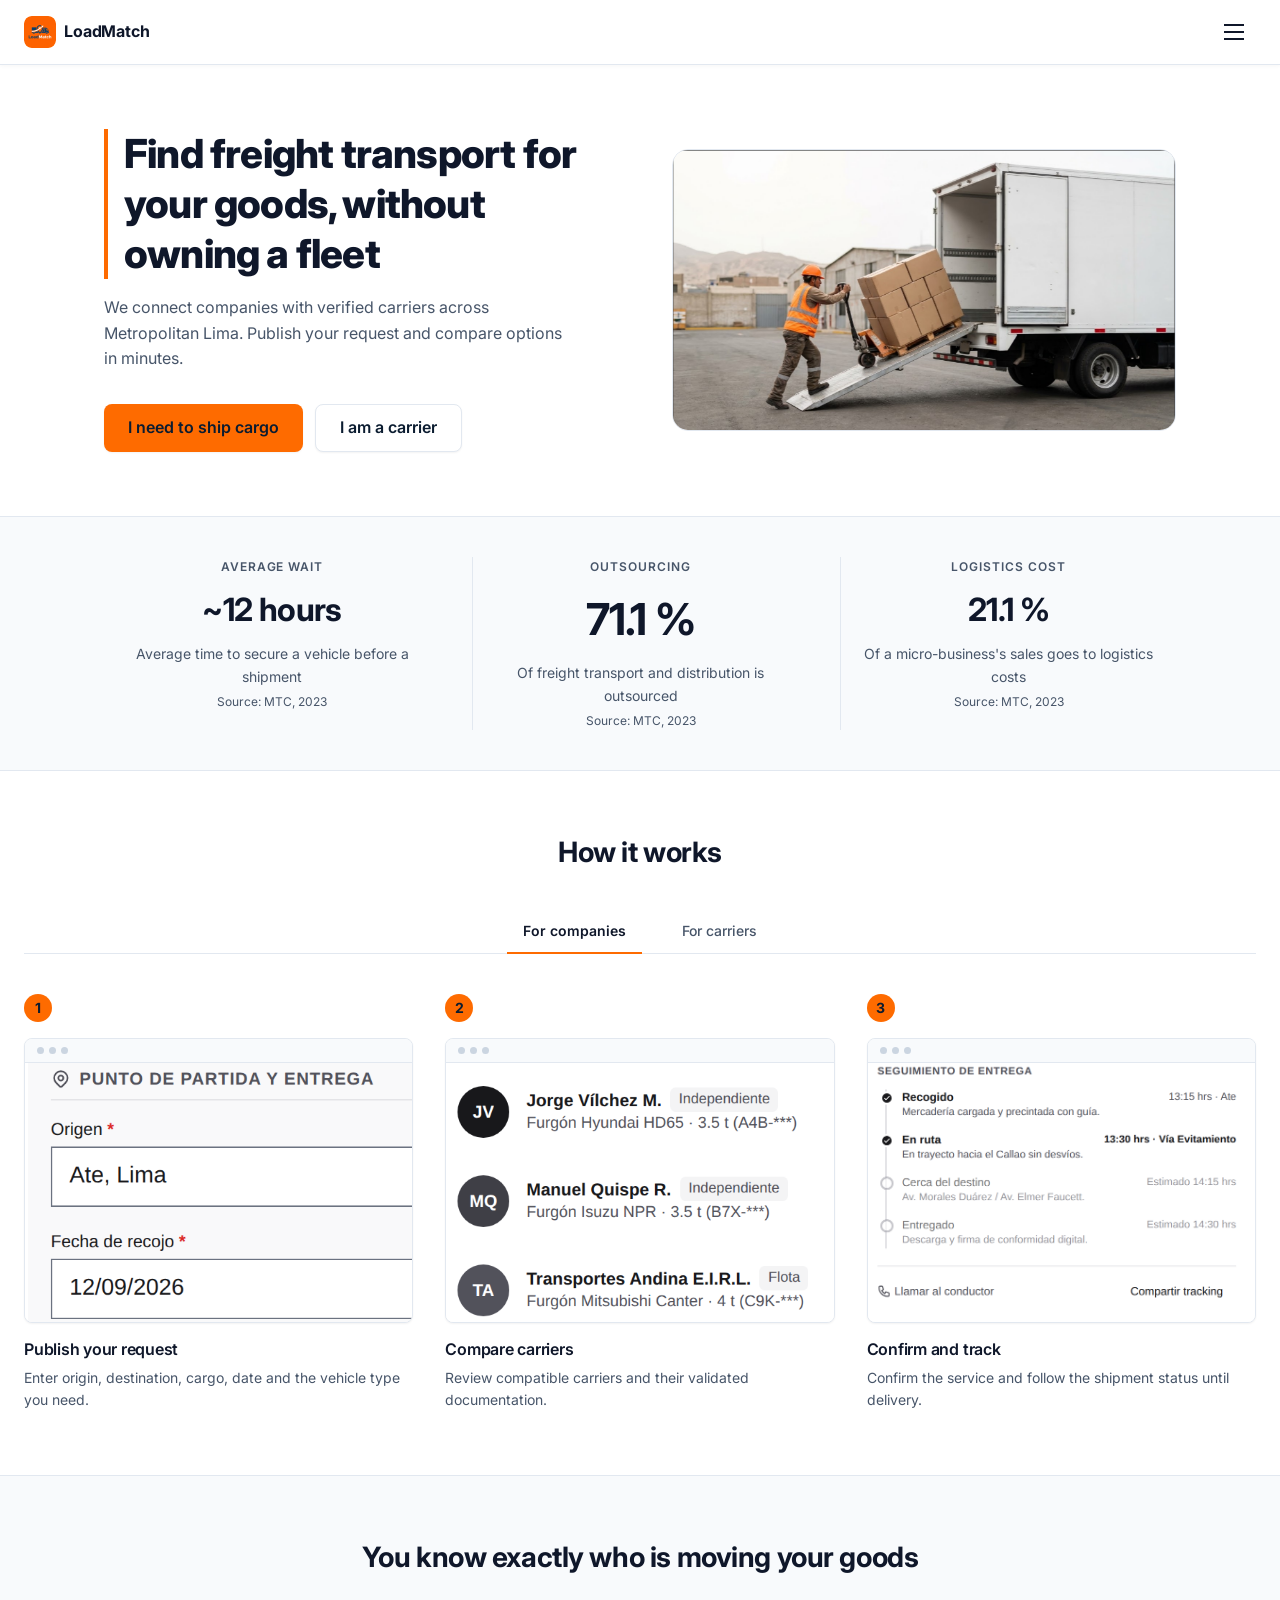
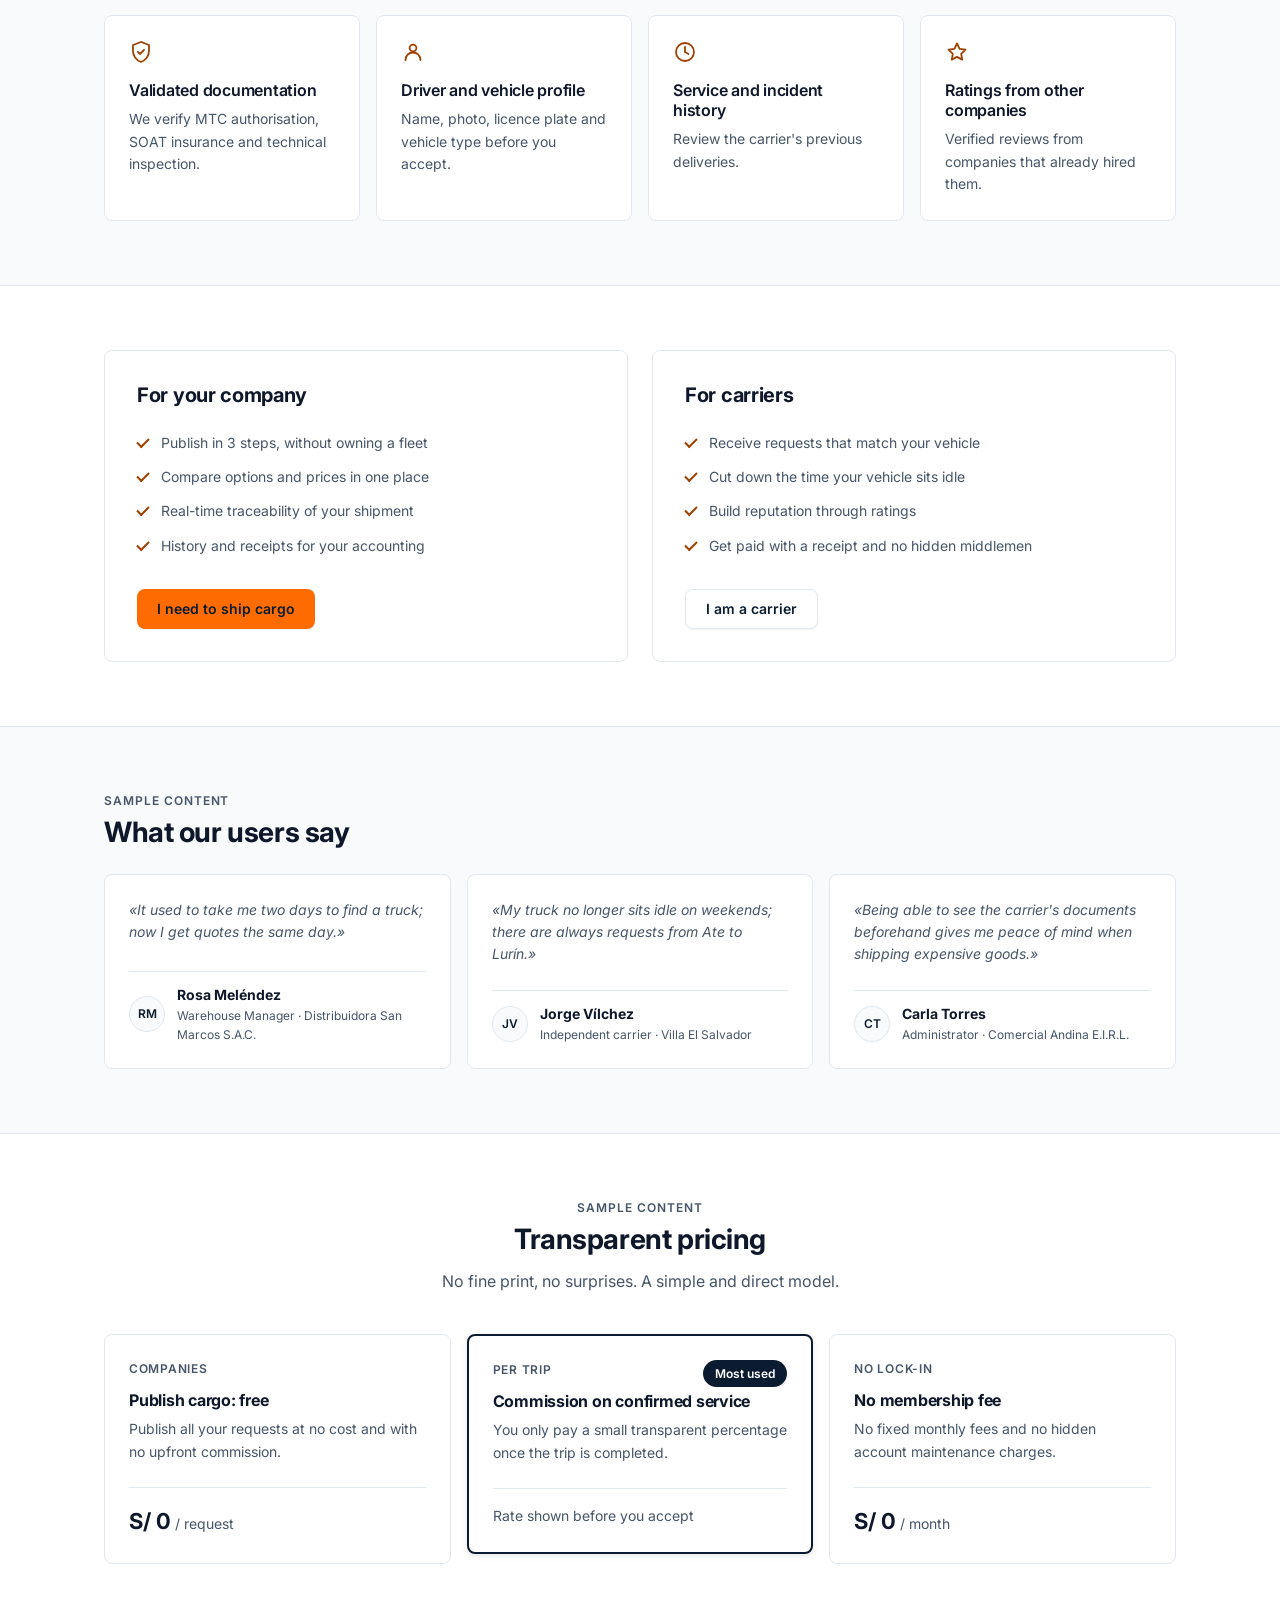
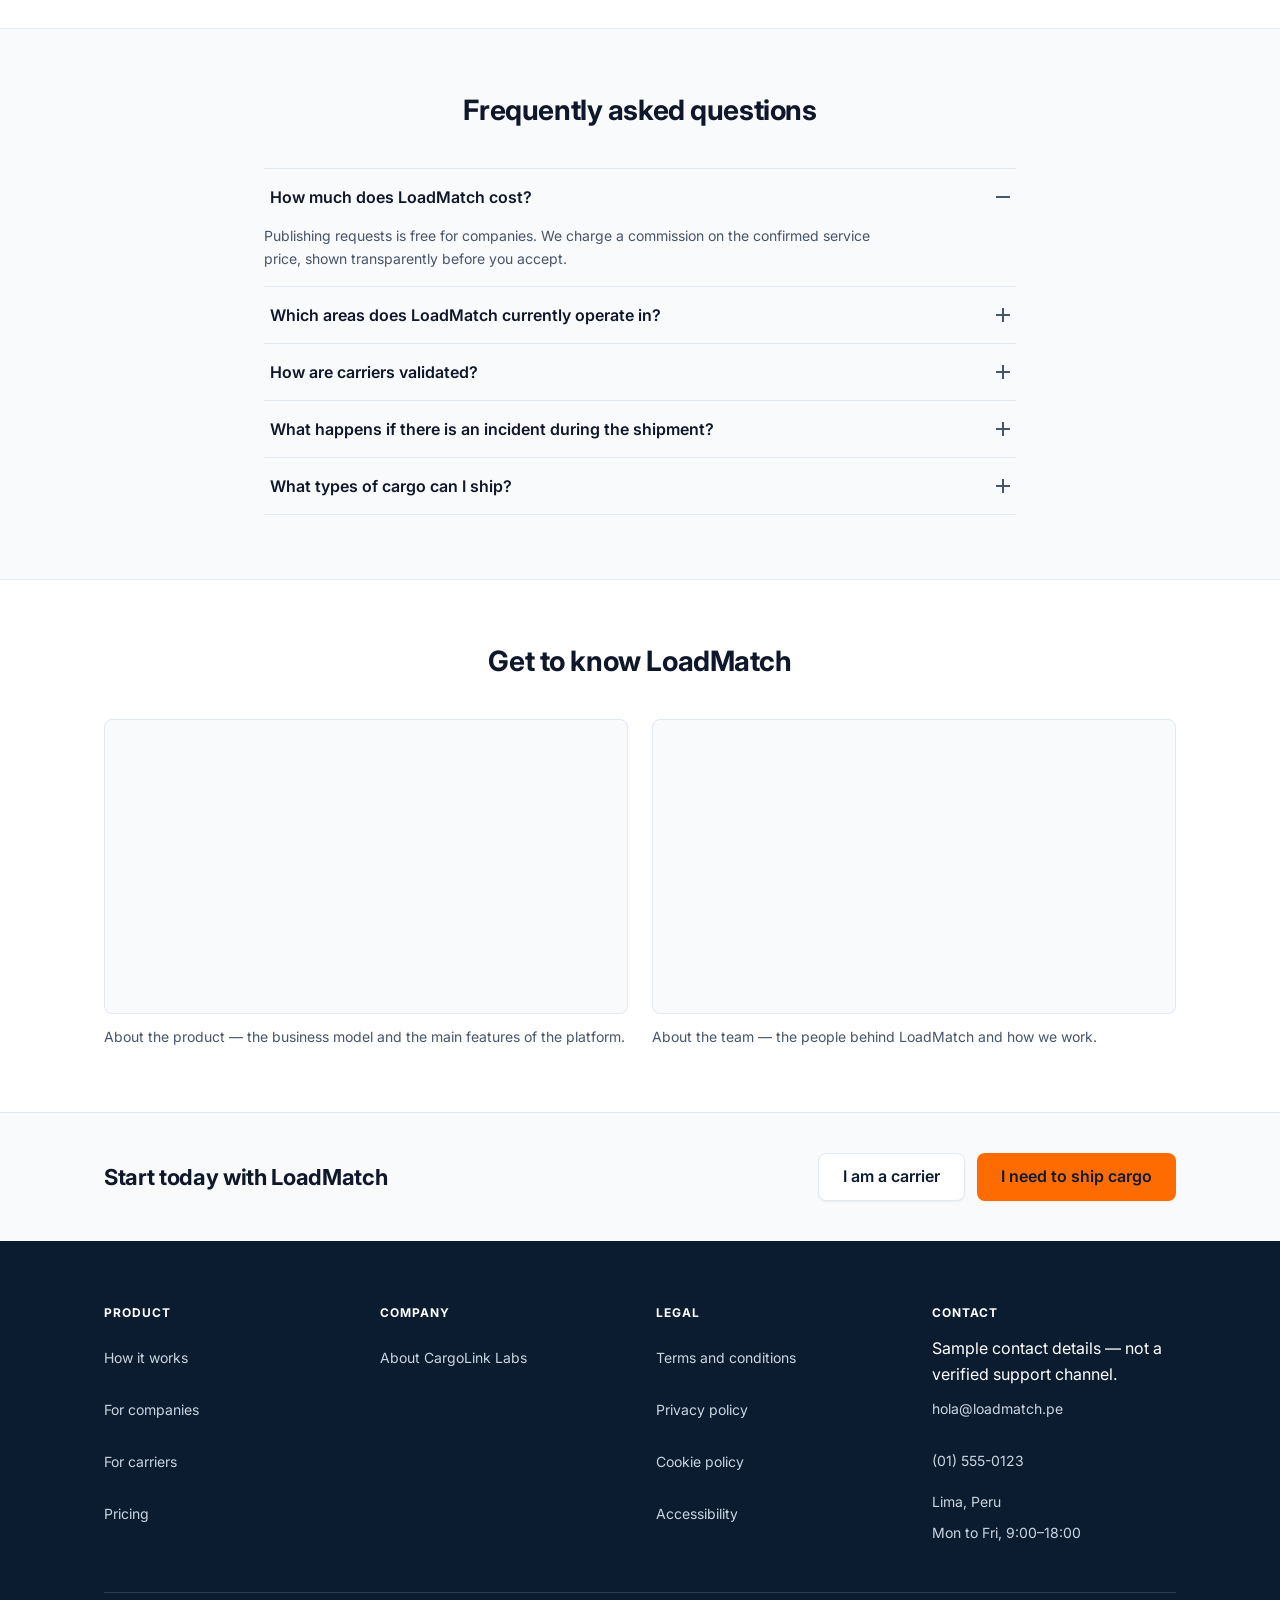
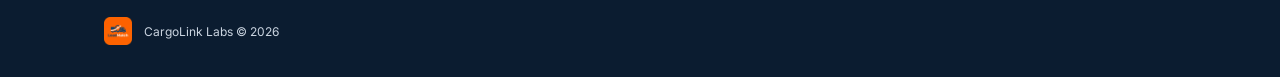
==== commit ddc0d1a7: "merge: integrate develop into feature/site-footer" ====
--- a/index.html
+++ b/index.html
@@ -470,7 +470,59 @@
 
   </main>
 
-  <!-- FOOTER      → feature/site-footer -->
+  <!-- ============================== FOOTER ============================== -->
+  <footer class="site-footer" id="site-footer">
+    <div class="container">
+      <div class="site-footer__grid">
+
+        <div class="site-footer__col">
+          <h2 class="site-footer__heading" data-i18n="footer.product">Product</h2>
+          <ul>
+            <li><a href="#how-it-works" data-i18n="nav.howItWorks">How it works</a></li>
+            <li><a href="#for-companies" data-i18n="nav.forCompanies">For companies</a></li>
+            <li><a href="#for-carriers" data-i18n="nav.forCarriers">For carriers</a></li>
+            <li><a href="#pricing" data-i18n="nav.pricing">Pricing</a></li>
+          </ul>
+        </div>
+
+        <div class="site-footer__col">
+          <h2 class="site-footer__heading" data-i18n="footer.company">Company</h2>
+          <ul>
+            <li><a href="#top" data-i18n="footer.about">About CargoLink Labs</a></li>
+          </ul>
+        </div>
+
+        <div class="site-footer__col">
+          <h2 class="site-footer__heading" data-i18n="footer.legal">Legal</h2>
+          <ul>
+            <li><a href="docs/terms-and-conditions.html" data-i18n="footer.terms">Terms and conditions</a></li>
+            <li><a href="docs/terms-and-conditions.html#privacy" data-i18n="footer.privacy">Privacy policy</a></li>
+            <li><a href="docs/terms-and-conditions.html#cookies" data-i18n="footer.cookies">Cookie policy</a></li>
+            <li><a href="docs/terms-and-conditions.html#accessibility" data-i18n="footer.accessibility">Accessibility</a></li>
+          </ul>
+        </div>
+
+        <div class="site-footer__col">
+          <h2 class="site-footer__heading" data-i18n="footer.contact">Contact</h2>
+          <p data-i18n="footer.sampleContact">Sample contact details — not a verified support channel.</p>
+          <ul>
+            <li><a href="mailto:hola@loadmatch.pe">hola@loadmatch.pe</a></li>
+            <li><a href="tel:+5115550123">(01) 555-0123</a></li>
+            <li data-i18n="footer.city">Lima, Peru</li>
+            <li data-i18n="footer.hours">Mon to Fri, 9:00–18:00</li>
+          </ul>
+        </div>
+
+      </div>
+
+      <div class="site-footer__bottom">
+        <img class="site-footer__mark" src="assets/img/loadmatch-logo.png" alt="" width="28" height="28">
+        <p class="site-footer__legal">CargoLink Labs &copy; 2026</p>
+      </div>
+    </div>
+  </footer>
+
+
 
   <script src="assets/js/config.js"></script>
   <script src="assets/js/i18n.js"></script>
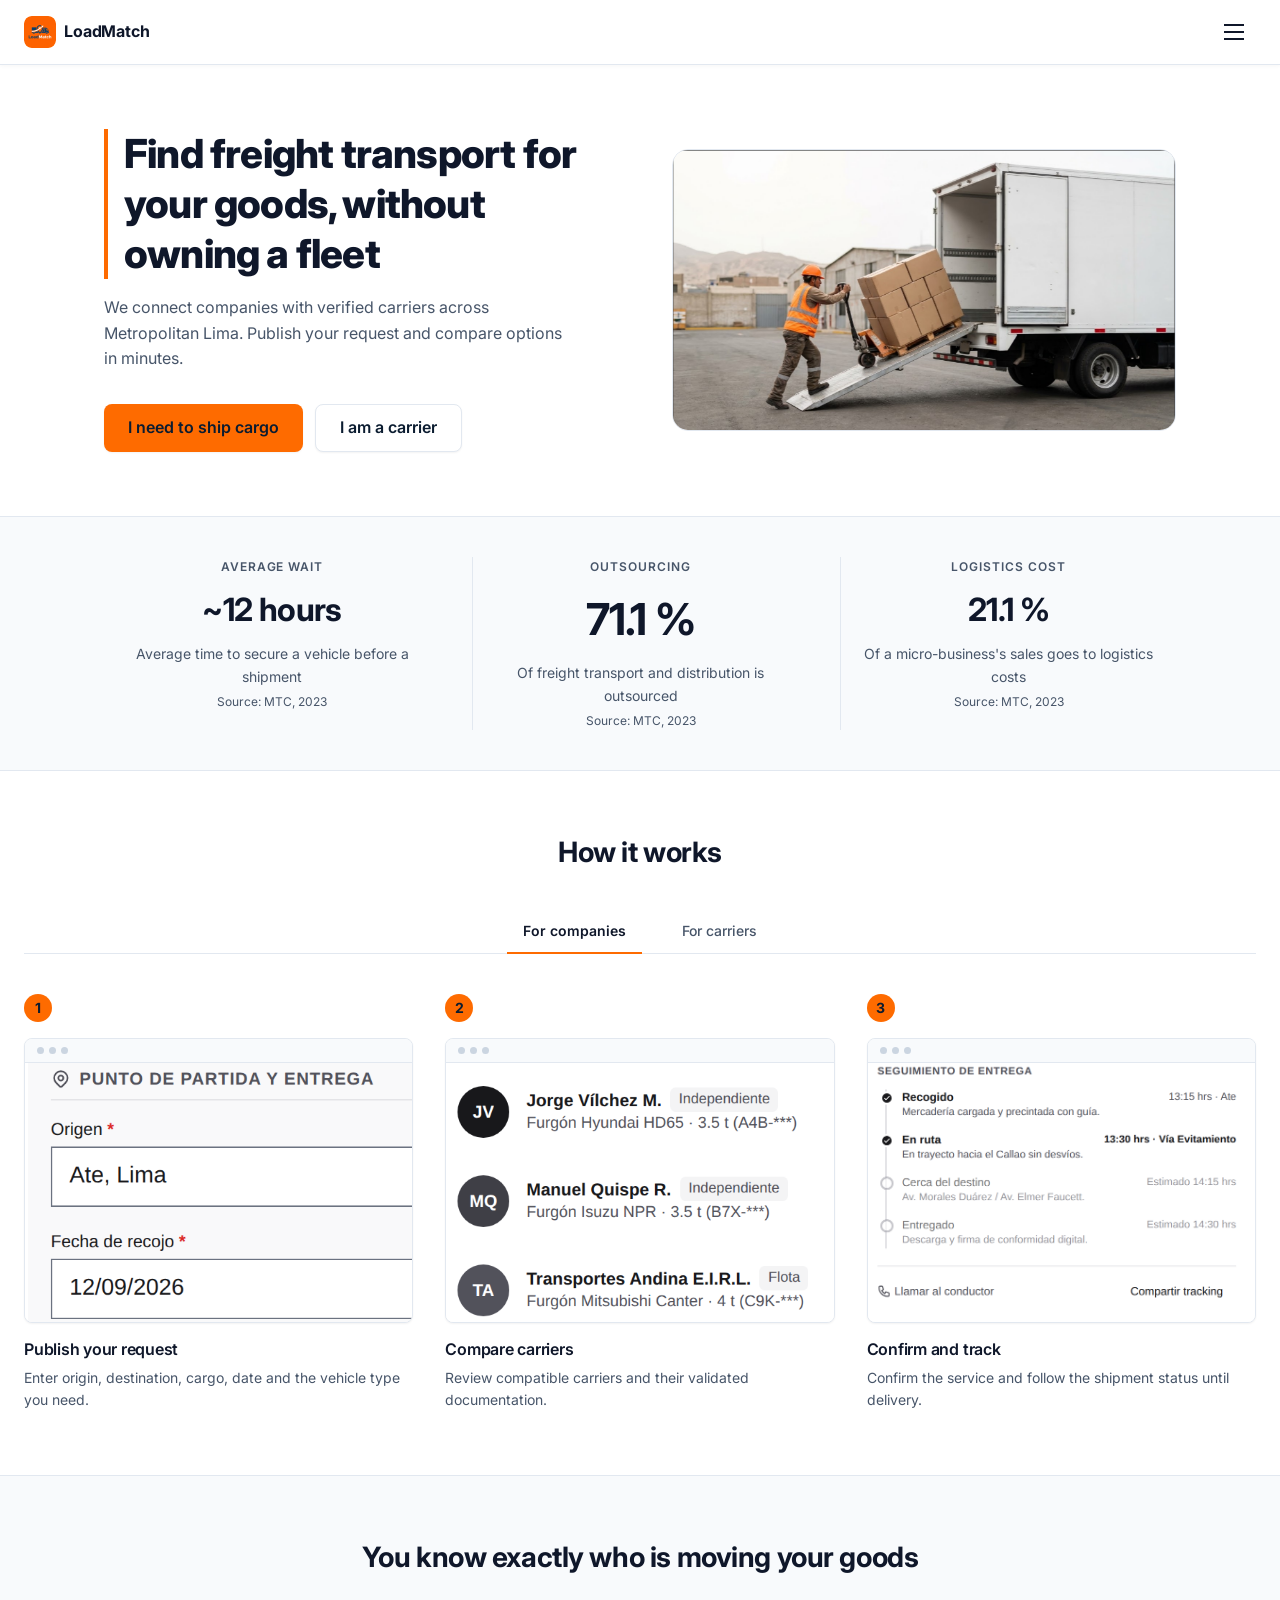
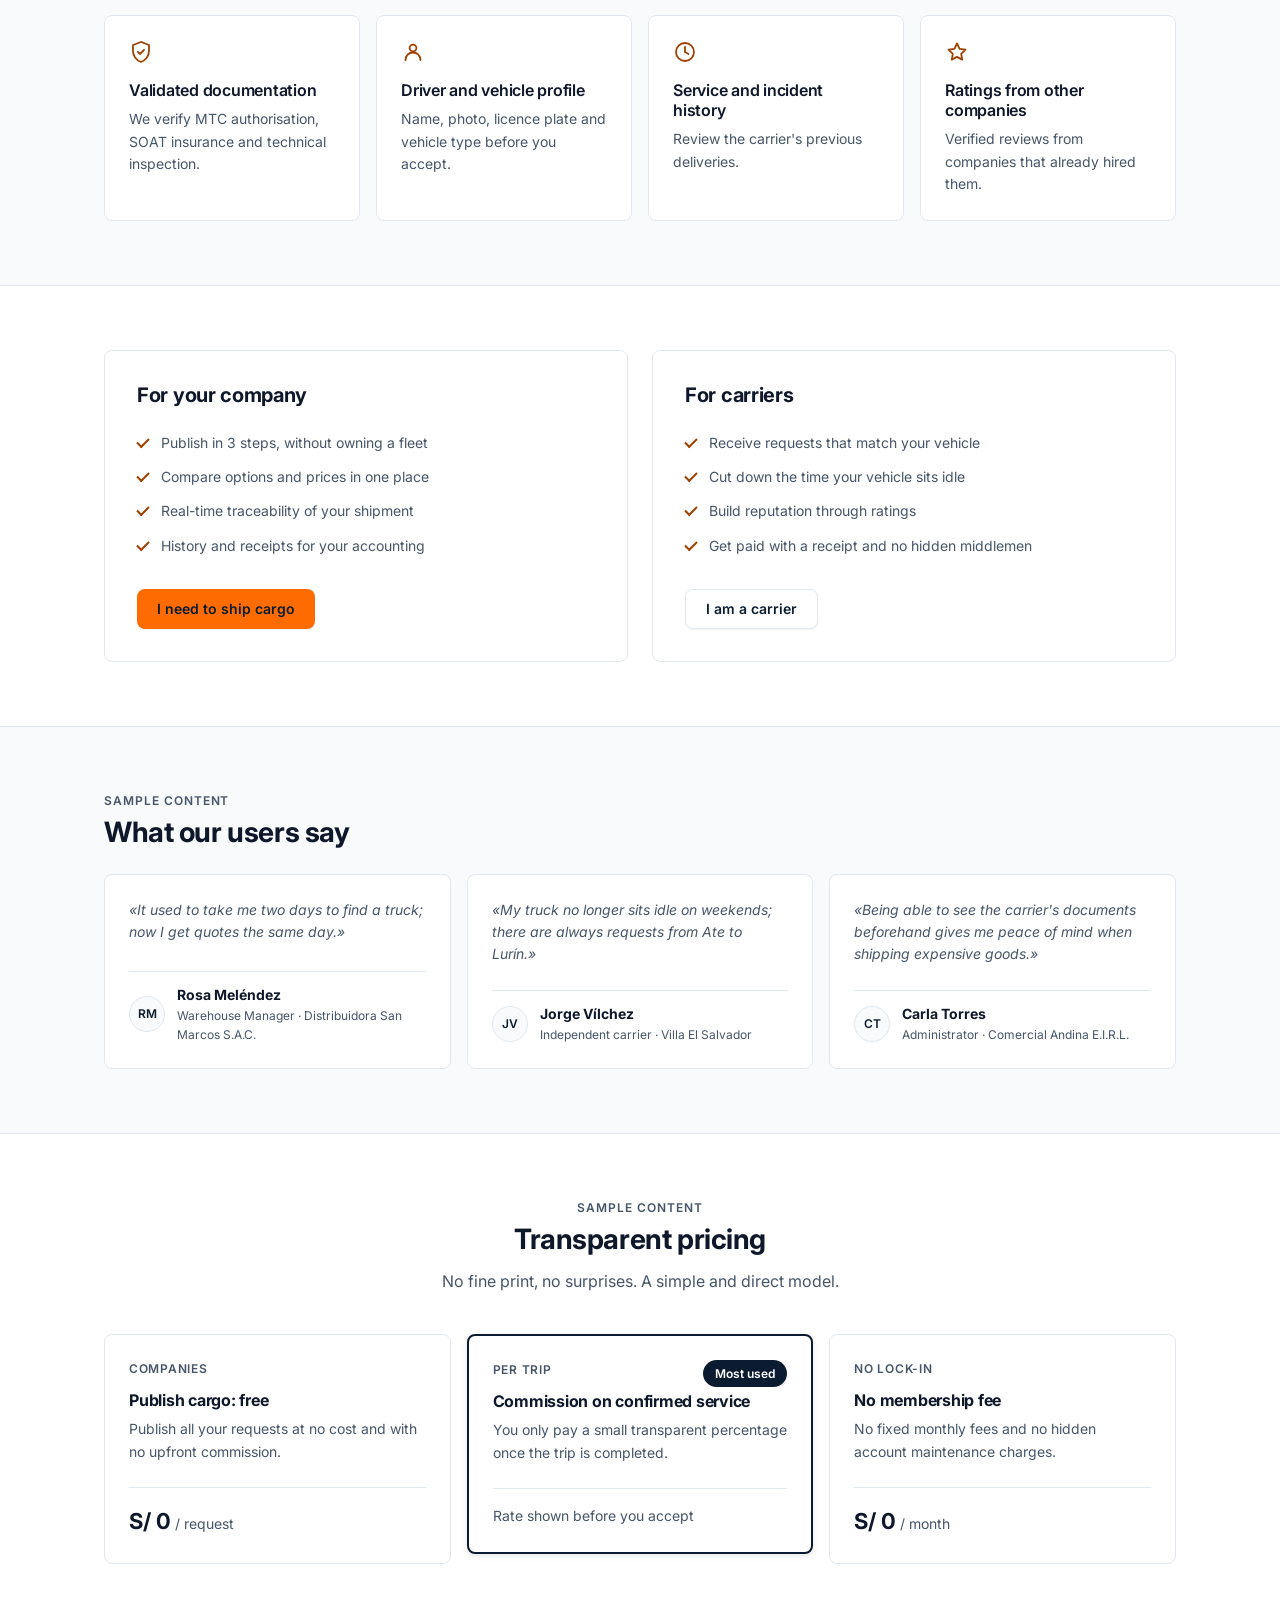
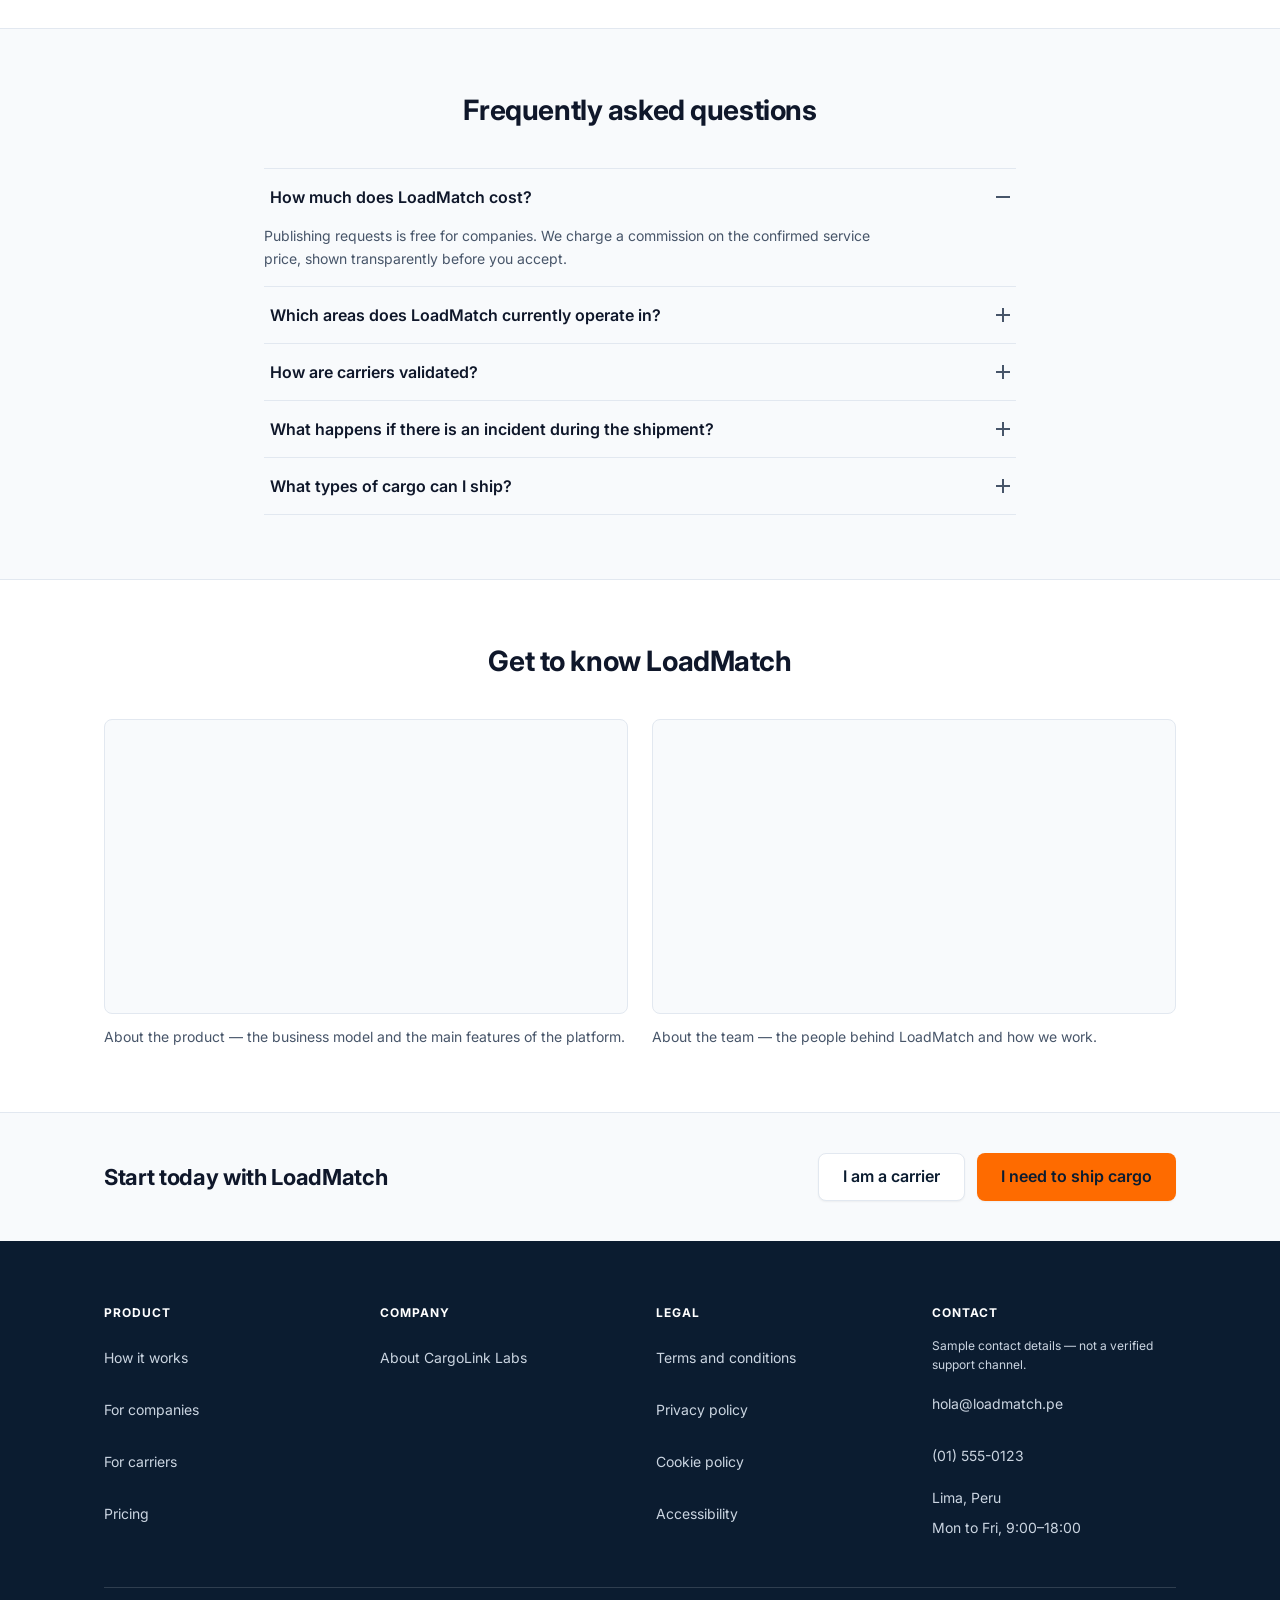
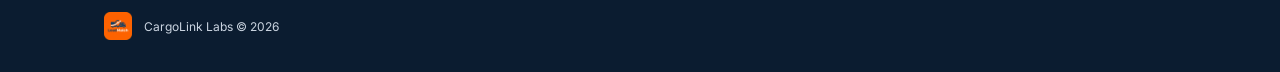
==== commit 4403f2b4: "fix(footer): style the sample contact notice like the rest of the column" ====
--- a/index.html
+++ b/index.html
@@ -504,7 +504,7 @@
 
         <div class="site-footer__col">
           <h2 class="site-footer__heading" data-i18n="footer.contact">Contact</h2>
-          <p data-i18n="footer.sampleContact">Sample contact details — not a verified support channel.</p>
+          <p class="site-footer__note" data-i18n="footer.sampleContact">Sample contact details — not a verified support channel.</p>
           <ul>
             <li><a href="mailto:hola@loadmatch.pe">hola@loadmatch.pe</a></li>
             <li><a href="tel:+5115550123">(01) 555-0123</a></li>
--- a/assets/css/components.css
+++ b/assets/css/components.css
@@ -778,3 +778,10 @@
   font-size: var(--text-xs);
   color: var(--color-on-navy-muted);
 }
+
+.site-footer__note {
+  font-size: var(--text-xs);
+  font-weight: 400;
+  color: var(--color-on-navy-muted);
+  margin-bottom: var(--space-2);
+}
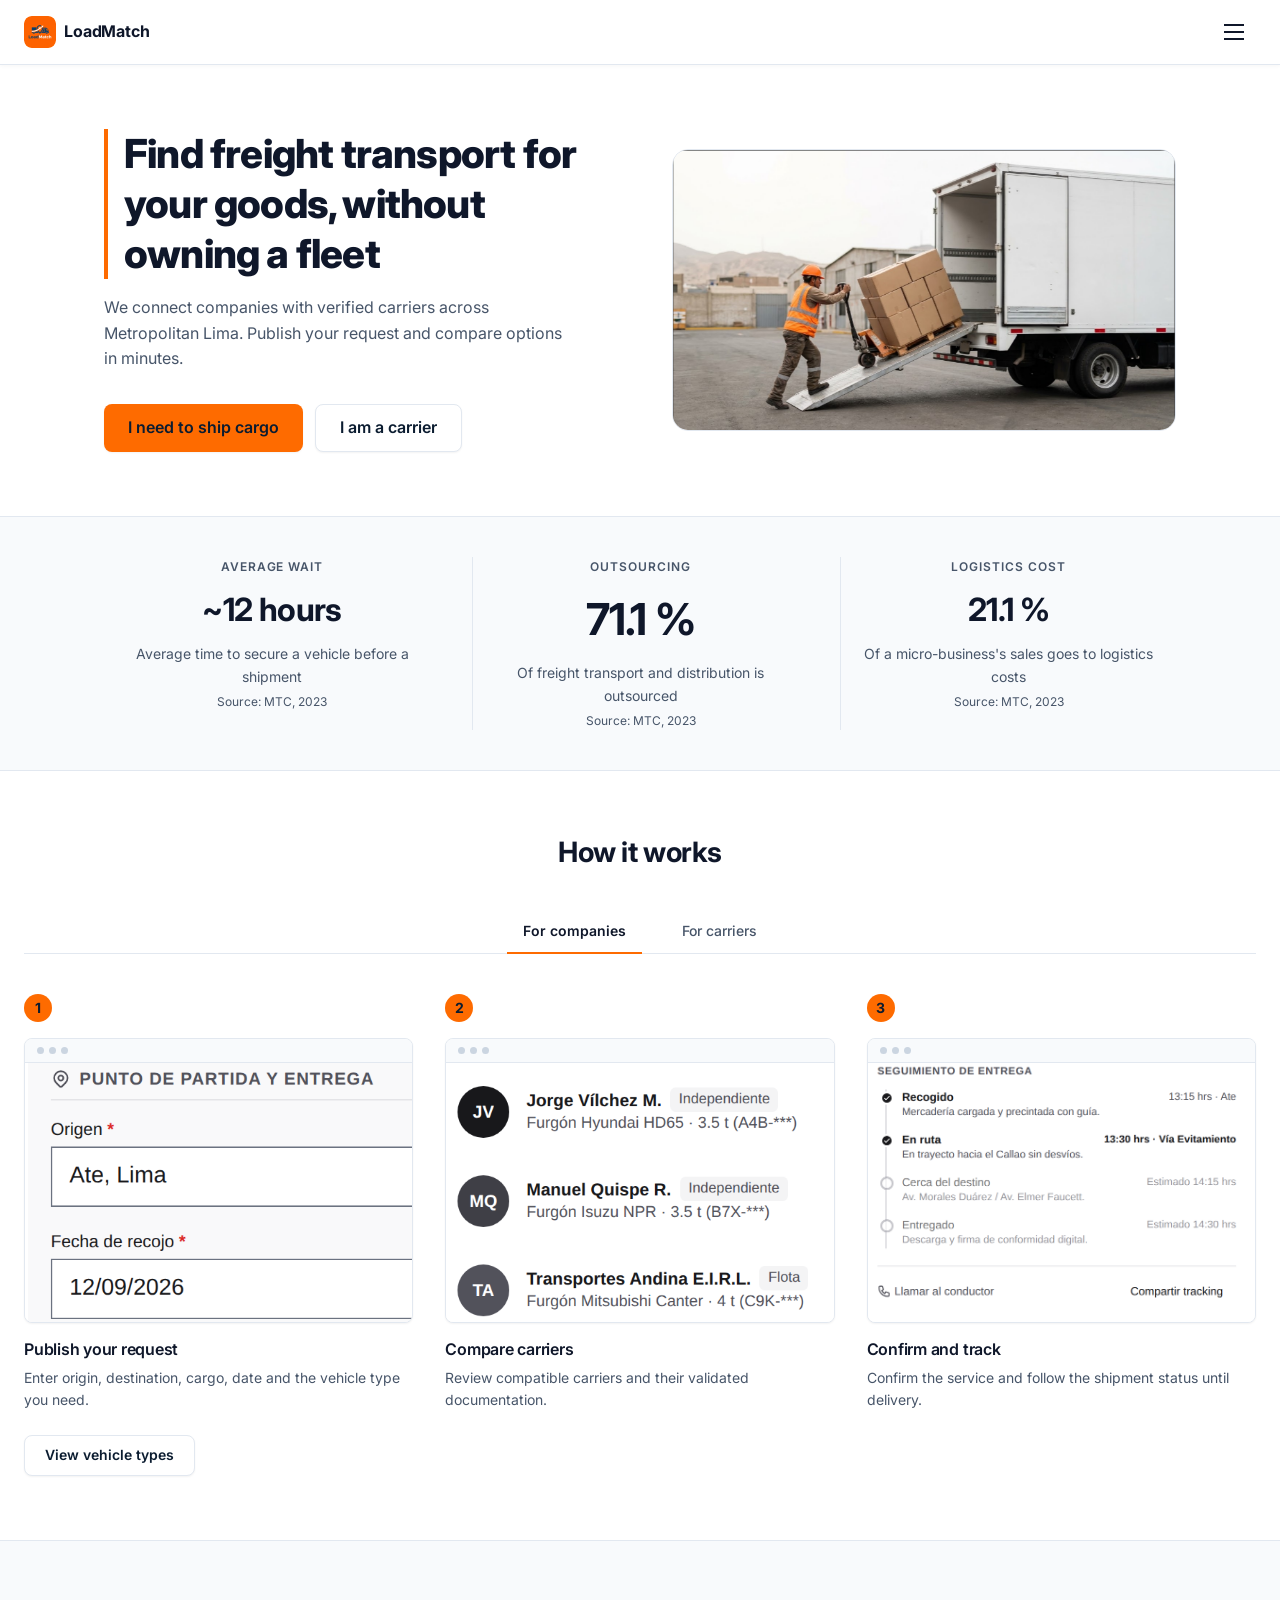
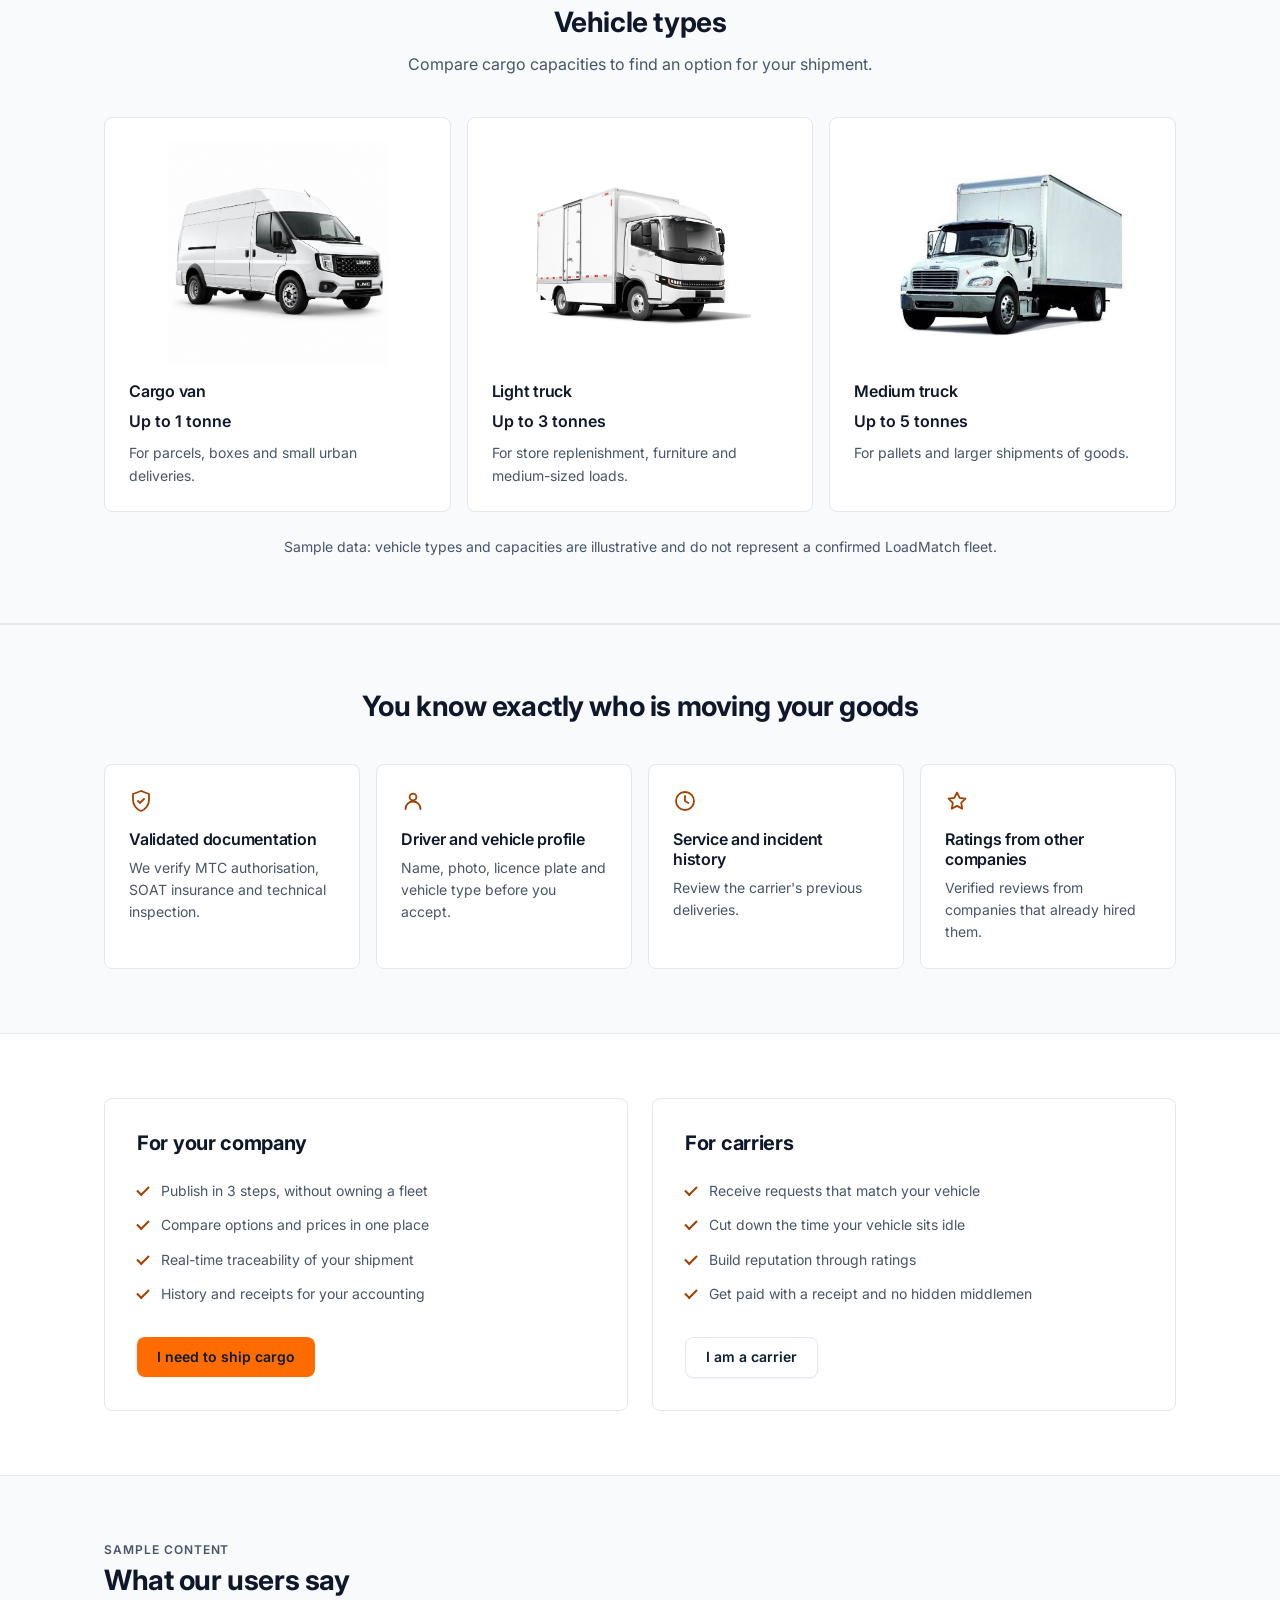
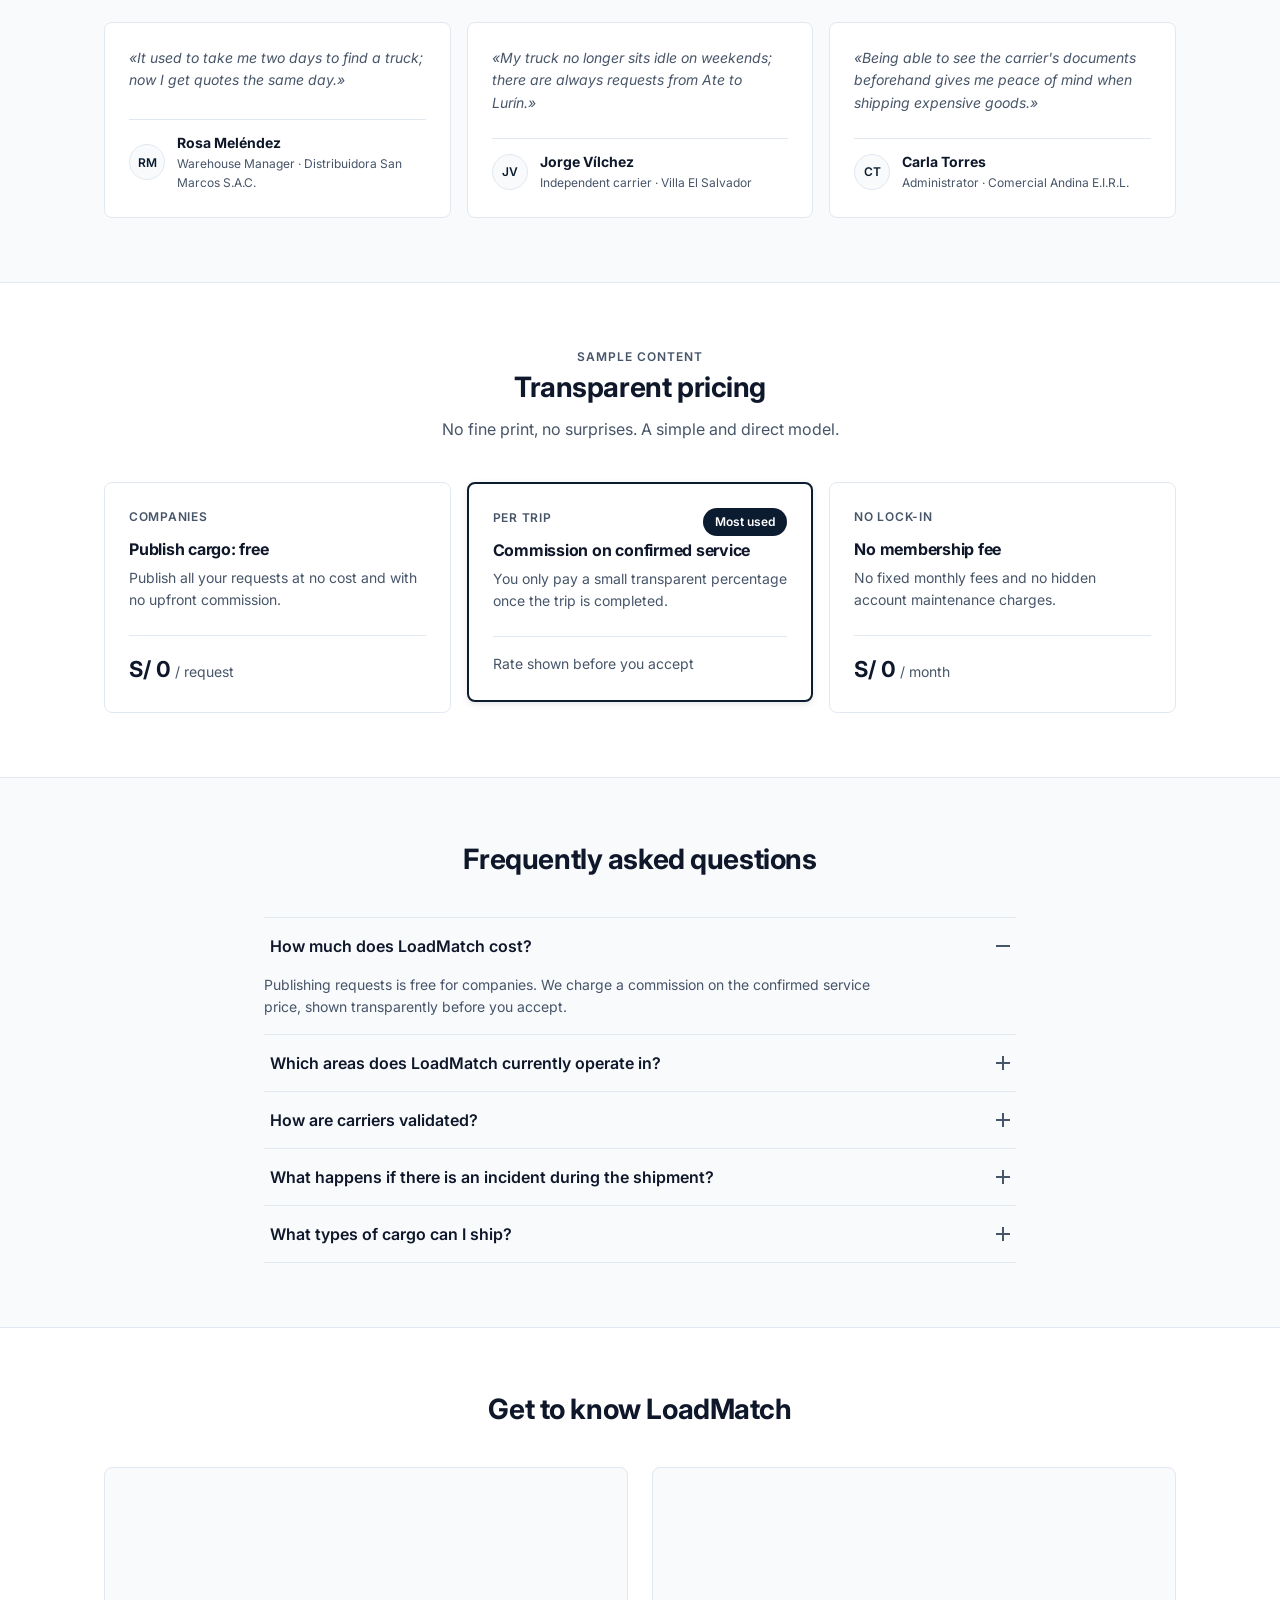
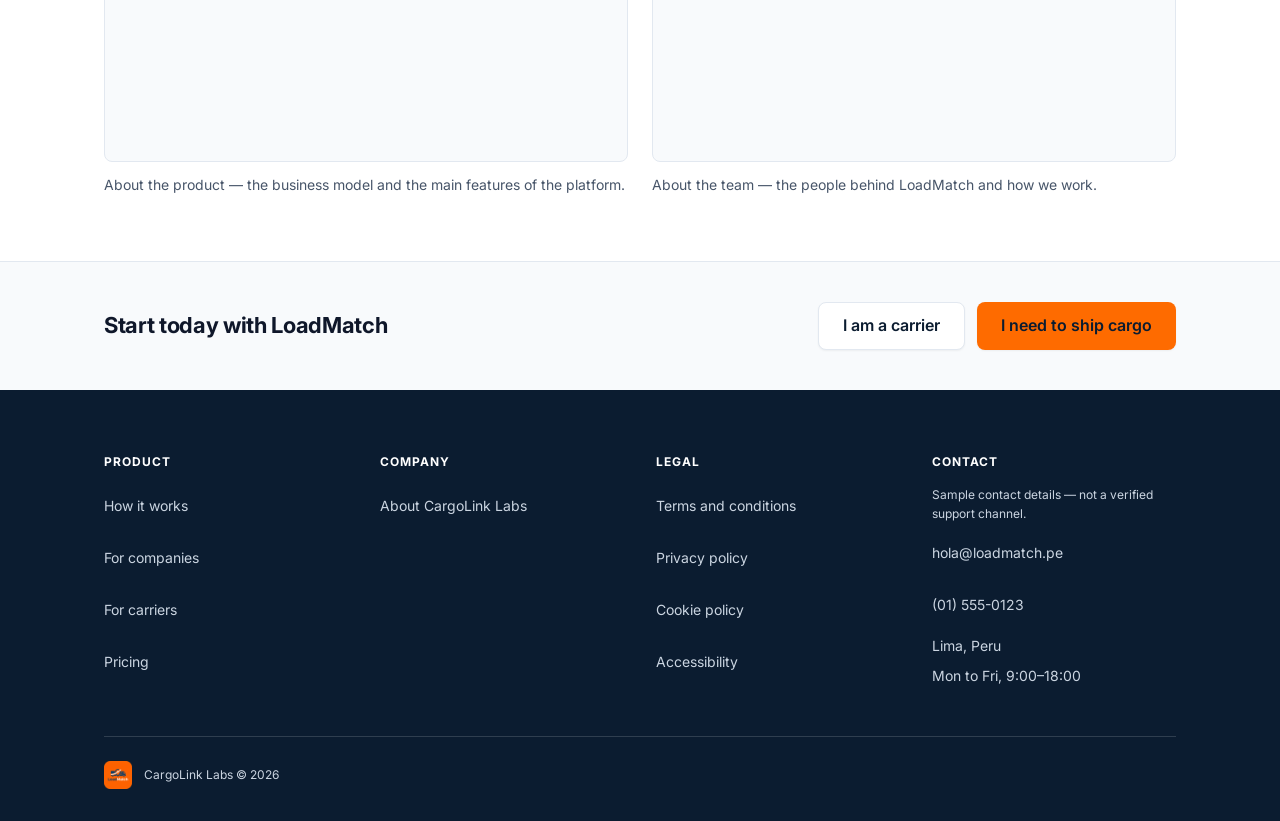
==== commit 920a718c: "feat(vehicles): add vehicle types catalogue with cargo capacities" ====
--- a/index.html
+++ b/index.html
@@ -138,6 +138,7 @@
               </figure>
               <h3 class="step__title" data-i18n="how.company1Title">Publish your request</h3>
               <p class="step__desc" data-i18n="how.company1Desc">Enter origin, destination, cargo, date and the vehicle type you need.</p>
+              <a class="btn btn--secondary vehicles__link" href="#vehicles" data-i18n="vehicles.link">View vehicle types</a>
             </li>
             <li class="step">
               <span class="step__num" aria-hidden="true">2</span>
@@ -201,6 +202,41 @@
             </li>
           </ol>
         </div>
+      </div>
+    </section>
+
+    <!-- ========================== VEHICLE CATALOGUE ========================== -->
+    <section class="section section--alt" id="vehicles" aria-labelledby="vehicles-title" aria-describedby="vehicles-note">
+      <div class="container">
+        <h2 class="section__title" id="vehicles-title" data-i18n="vehicles.title">Vehicle types</h2>
+        <p class="section__lead" data-i18n="vehicles.lead">Compare cargo capacities to find an option for your shipment.</p>
+        <ul class="vehicles__grid">
+          <li class="trust-card">
+            <img class="vehicles__image" src="assets/img/cargo-van.jpg" width="554" height="554"
+                 loading="lazy" decoding="async" alt="Cargo van"
+                 data-i18n-attr="alt" data-i18n="vehicles.vanTitle">
+            <h3 class="trust-card__title" data-i18n="vehicles.vanTitle">Cargo van</h3>
+            <p class="vehicles__capacity" data-i18n="vehicles.vanCapacity">Up to 1 tonne</p>
+            <p class="trust-card__desc" data-i18n="vehicles.vanDesc">For parcels, boxes and small urban deliveries.</p>
+          </li>
+          <li class="trust-card">
+            <img class="vehicles__image" src="assets/img/light-truck.jpg" width="800" height="800"
+                 loading="lazy" decoding="async" alt="Light truck"
+                 data-i18n-attr="alt" data-i18n="vehicles.lightTitle">
+            <h3 class="trust-card__title" data-i18n="vehicles.lightTitle">Light truck</h3>
+            <p class="vehicles__capacity" data-i18n="vehicles.lightCapacity">Up to 3 tonnes</p>
+            <p class="trust-card__desc" data-i18n="vehicles.lightDesc">For store replenishment, furniture and medium-sized loads.</p>
+          </li>
+          <li class="trust-card">
+            <img class="vehicles__image" src="assets/img/medium-truck.jpg" width="516" height="387"
+                 loading="lazy" decoding="async" alt="Medium truck"
+                 data-i18n-attr="alt" data-i18n="vehicles.mediumTitle">
+            <h3 class="trust-card__title" data-i18n="vehicles.mediumTitle">Medium truck</h3>
+            <p class="vehicles__capacity" data-i18n="vehicles.mediumCapacity">Up to 5 tonnes</p>
+            <p class="trust-card__desc" data-i18n="vehicles.mediumDesc">For pallets and larger shipments of goods.</p>
+          </li>
+        </ul>
+        <p class="vehicles__note" id="vehicles-note" data-i18n="vehicles.note">Sample data: vehicle types and capacities are illustrative and do not represent a confirmed LoadMatch fleet.</p>
       </div>
     </section>
 
--- a/assets/css/components.css
+++ b/assets/css/components.css
@@ -785,3 +785,38 @@
   color: var(--color-on-navy-muted);
   margin-bottom: var(--space-2);
 }
+
+/* --------------------------------------------------------------------------
+   Vehicle catalogue (US13)
+   -------------------------------------------------------------------------- */
+.vehicles__grid {
+  display: grid;
+  grid-template-columns: repeat(3, minmax(0, 1fr));
+  gap: var(--space-4);
+}
+
+.vehicles__image {
+  display: block;
+  width: 100%;
+  height: auto;
+  aspect-ratio: 4 / 3;
+  object-fit: contain;
+  object-position: center;
+  margin-bottom: var(--space-4);
+  border-radius: var(--radius-md);
+  background-color: var(--color-surface);
+}
+
+.vehicles__capacity {
+  margin-bottom: var(--space-2);
+  color: var(--color-heading);
+  font-weight: 600;
+}
+
+.vehicles__note {
+  margin-top: var(--space-6);
+  font-size: var(--text-sm);
+  text-align: center;
+}
+
+.vehicles__link { margin-top: var(--space-6); }
--- a/assets/css/responsive.css
+++ b/assets/css/responsive.css
@@ -24,6 +24,7 @@
 
   .steps__list  { grid-template-columns: repeat(3, 1fr); gap: var(--space-4); }
   .trust-grid   { grid-template-columns: repeat(2, 1fr); }
+  .vehicles__grid { grid-template-columns: repeat(2, minmax(0, 1fr)); }
   .pricing-grid { grid-template-columns: 1fr; }
   .video-grid   { grid-template-columns: 1fr; }
 
@@ -132,6 +133,7 @@
 
   /* ---- Trust cards stack: all four visible, no carousel ---- */
   .trust-grid { grid-template-columns: 1fr; }
+  .vehicles__grid { grid-template-columns: 1fr; }
 
   /* ---- Audience stack ---- */
   .audience { grid-template-columns: 1fr; }
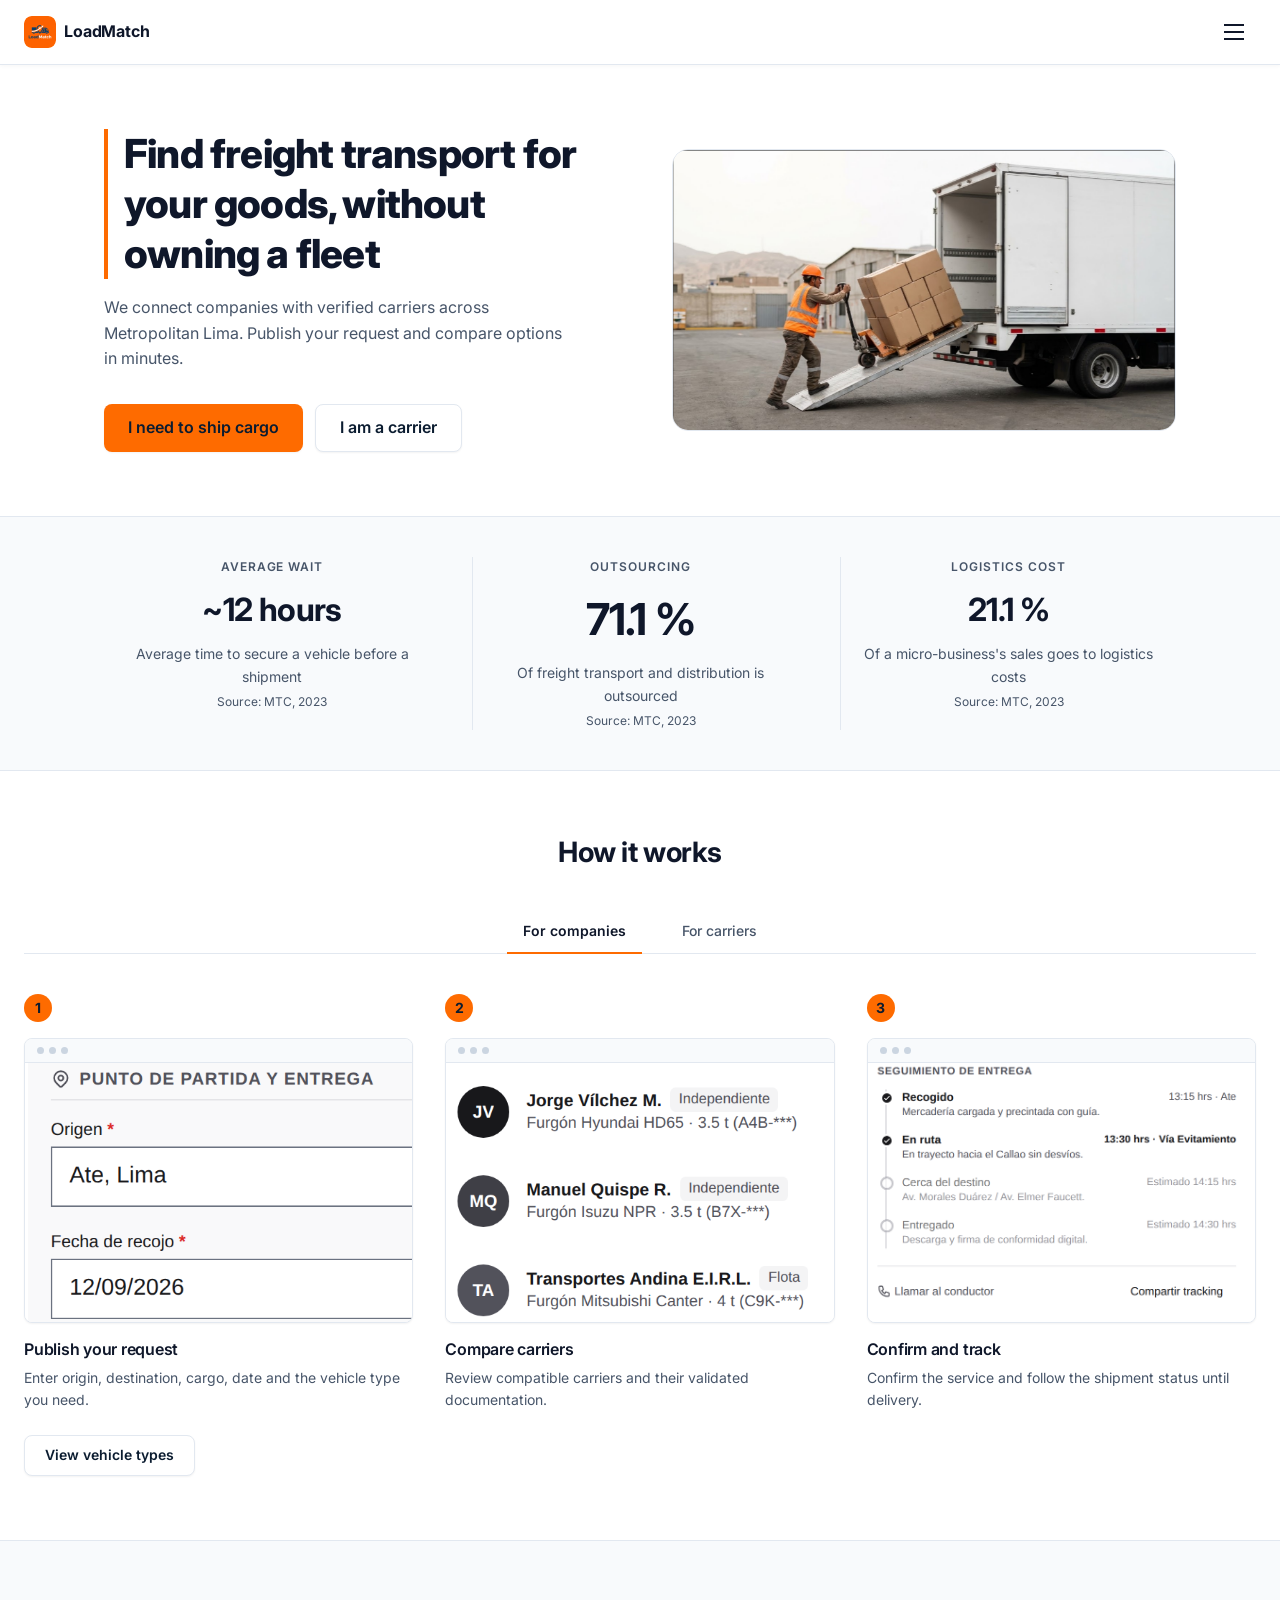
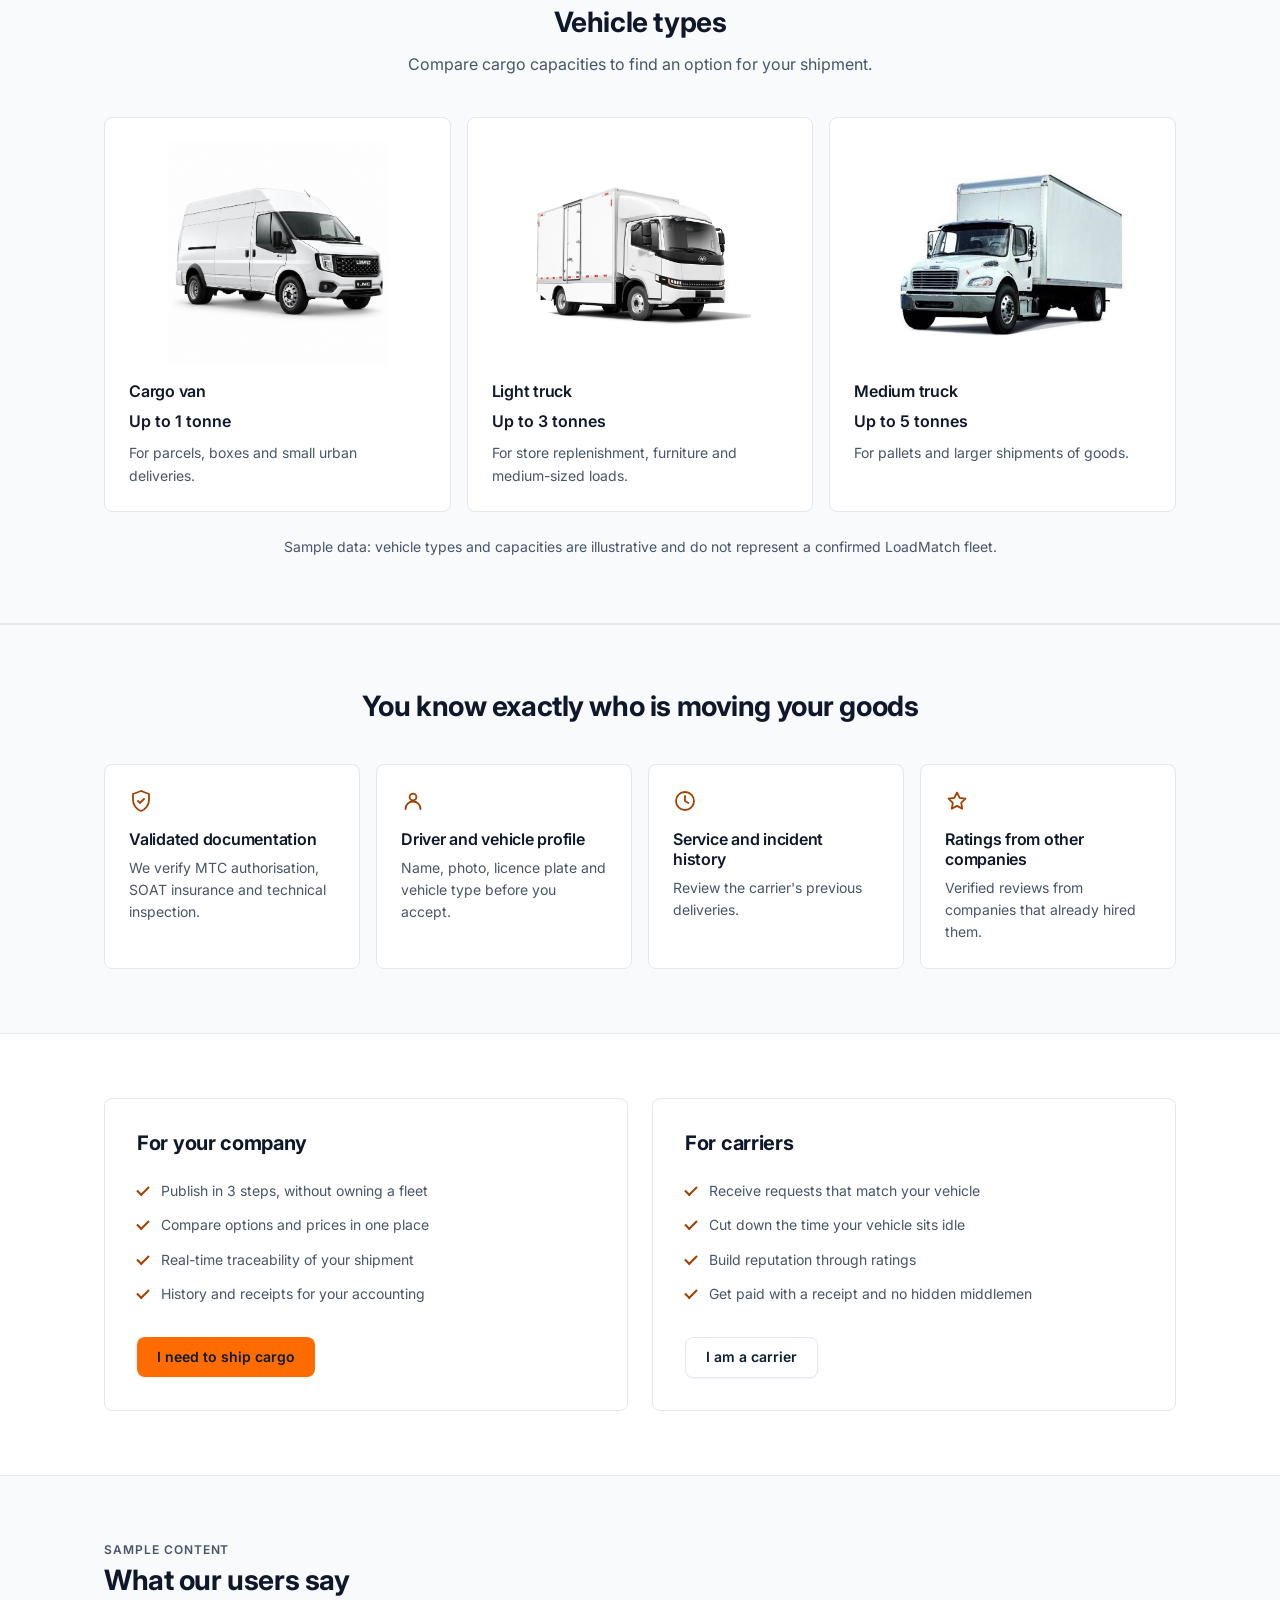
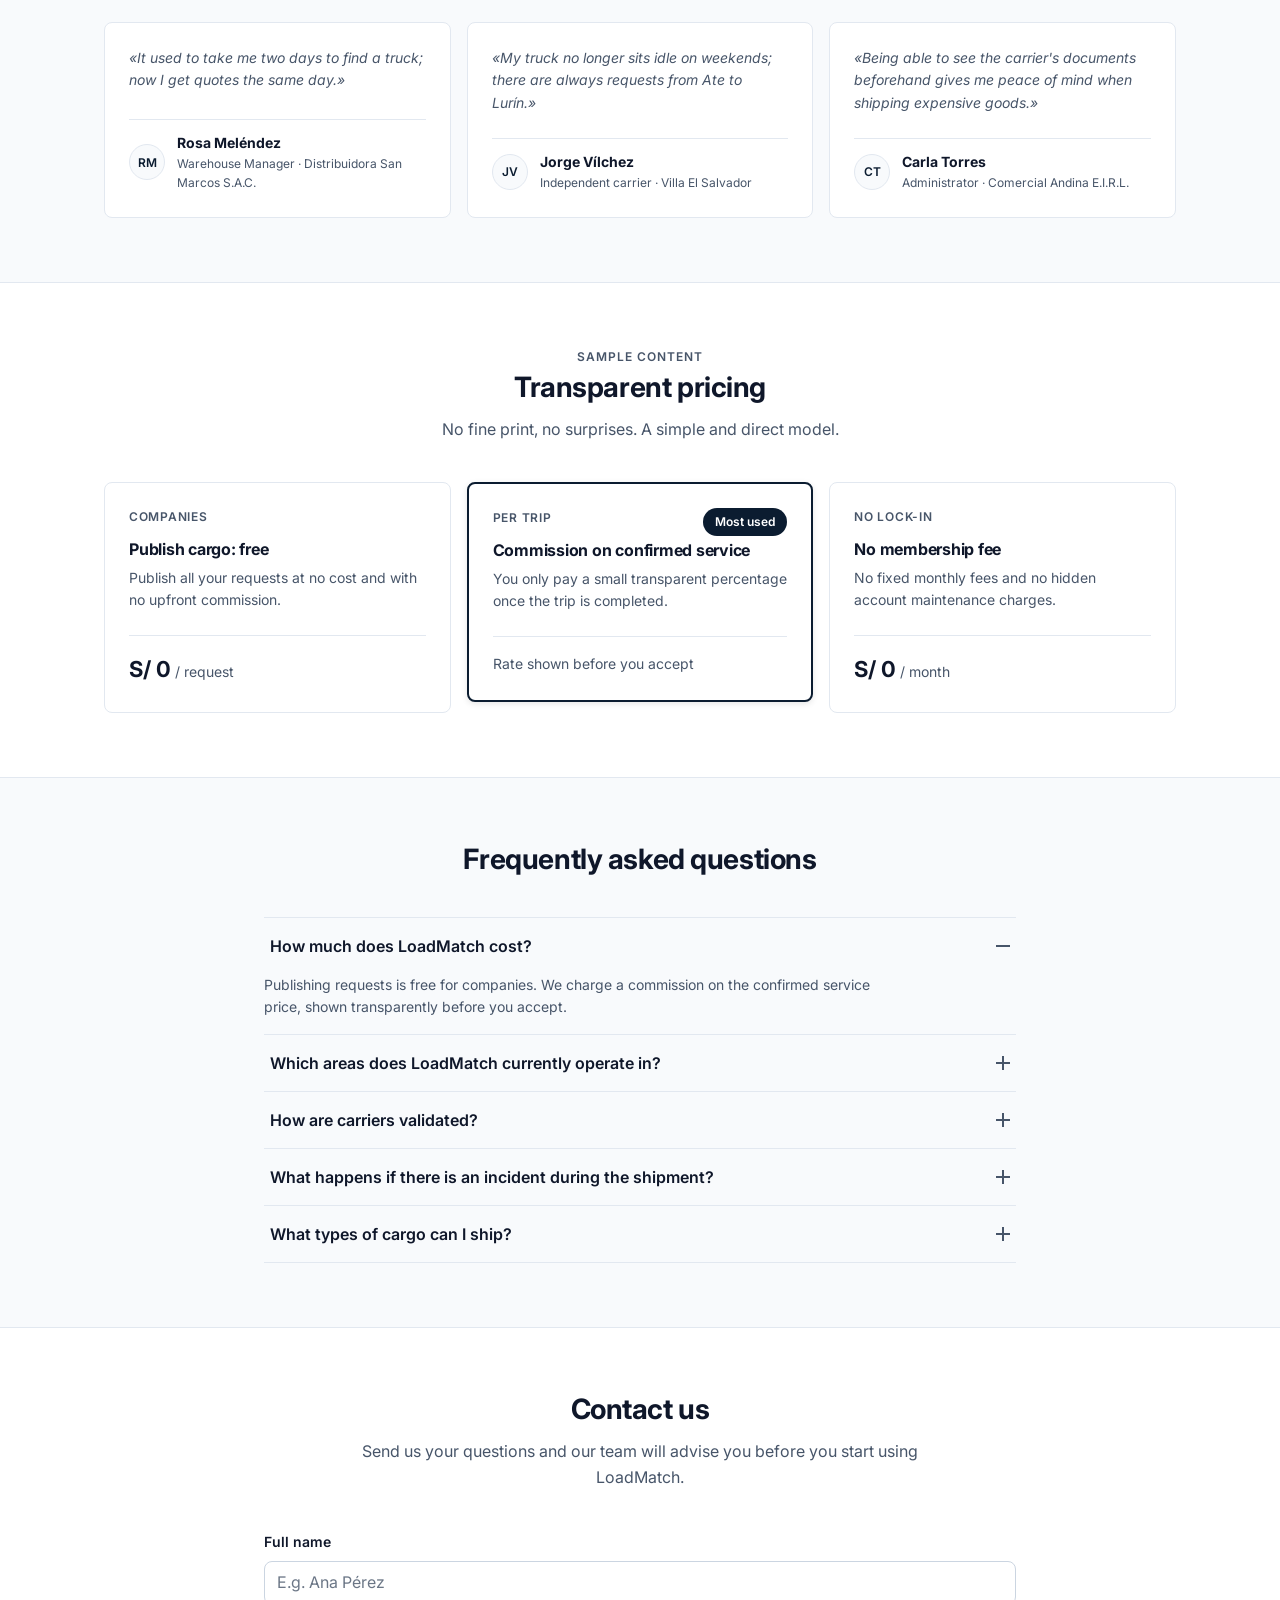
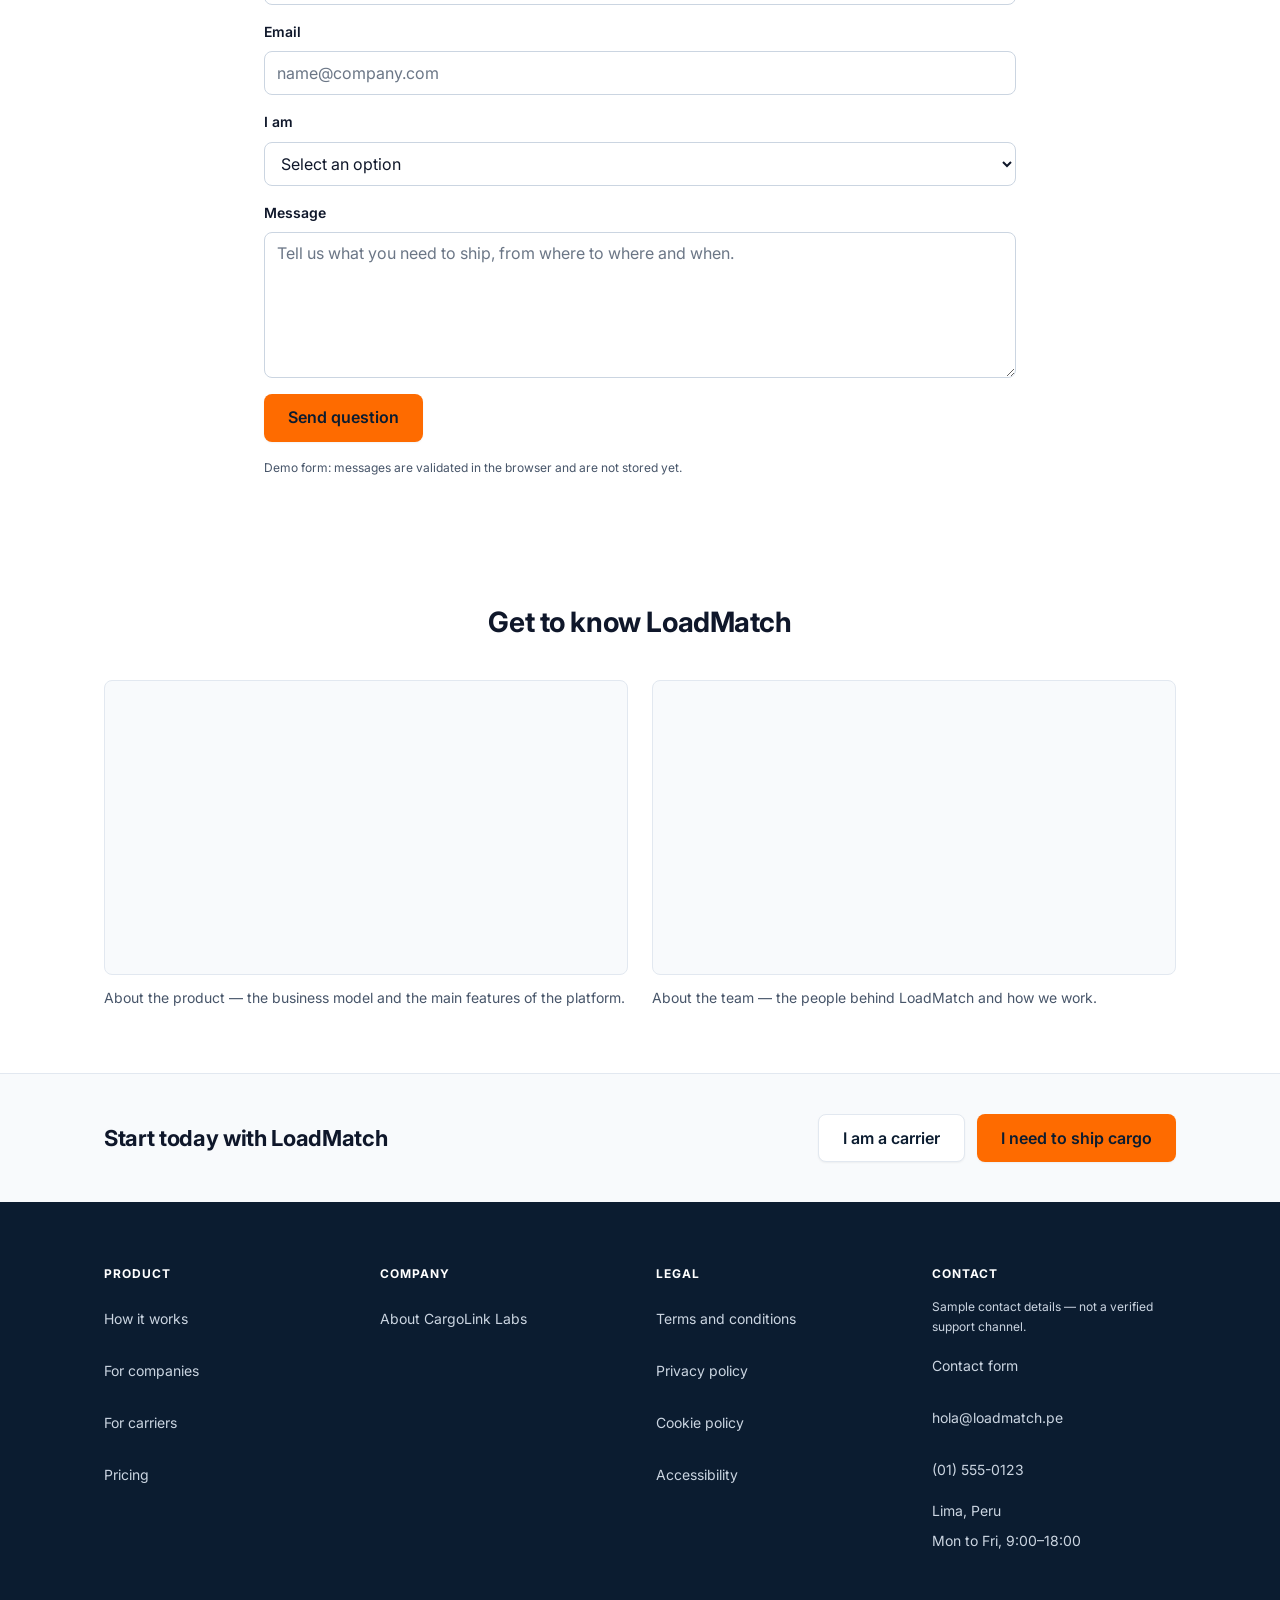
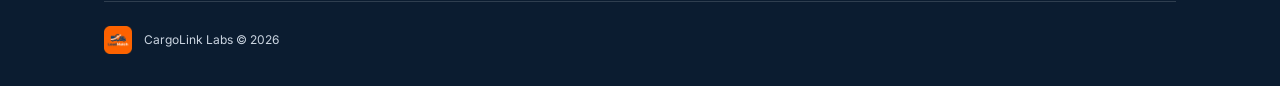
==== commit 81d31b6f: "feat(contact): add validated contact form" ====
--- a/index.html
+++ b/index.html
@@ -464,6 +464,53 @@
       </div>
     </section>
 
+    <!-- ============================= CONTACT ============================= -->
+    <section class="section" id="contact" aria-labelledby="contact-title">
+      <div class="container container--narrow">
+        <h2 class="section__title" id="contact-title" data-i18n="contact.title">Contact us</h2>
+        <p class="section__lead" data-i18n="contact.lead">Send us your questions and our team will advise you before you start using LoadMatch.</p>
+
+        <form class="contact-form" id="contact-form" novalidate>
+          <div class="form-field">
+            <label class="form-field__label" for="contact-name" data-i18n="contact.nameLabel">Full name</label>
+            <input class="form-field__input" type="text" id="contact-name" name="name" placeholder="E.g. Ana Pérez" data-i18n="contact.namePlaceholder" data-i18n-attr="placeholder" autocomplete="name" required
+                   aria-describedby="contact-name-error">
+            <p class="form-field__error" id="contact-name-error" data-i18n="contact.nameError" hidden>Enter your full name.</p>
+          </div>
+
+          <div class="form-field">
+            <label class="form-field__label" for="contact-email" data-i18n="contact.emailLabel">Email</label>
+            <input class="form-field__input" type="email" id="contact-email" name="email" placeholder="name@company.com" data-i18n="contact.emailPlaceholder" data-i18n-attr="placeholder" autocomplete="email" required
+                   aria-describedby="contact-email-error">
+            <p class="form-field__error" id="contact-email-error" data-i18n="contact.emailError" hidden>Enter a valid email, for example name@company.com.</p>
+          </div>
+
+          <div class="form-field">
+            <label class="form-field__label" for="contact-profile" data-i18n="contact.profileLabel">I am</label>
+            <select class="form-field__input" id="contact-profile" name="profile" required
+                    aria-describedby="contact-profile-error">
+              <option value="" data-i18n="contact.profilePlaceholder">Select an option</option>
+              <option value="company" data-i18n="contact.profileCompany">A company that needs to ship cargo</option>
+              <option value="carrier" data-i18n="contact.profileCarrier">A carrier</option>
+            </select>
+            <p class="form-field__error" id="contact-profile-error" data-i18n="contact.profileError" hidden>Select whether you are a company or a carrier.</p>
+          </div>
+
+          <div class="form-field">
+            <label class="form-field__label" for="contact-message" data-i18n="contact.messageLabel">Message</label>
+            <textarea class="form-field__input form-field__input--textarea" id="contact-message" name="message" placeholder="Tell us what you need to ship, from where to where and when." data-i18n="contact.messagePlaceholder" data-i18n-attr="placeholder" rows="5" minlength="10" required
+                      aria-describedby="contact-message-error"></textarea>
+            <p class="form-field__error" id="contact-message-error" data-i18n="contact.messageError" hidden>Write your question in at least 10 characters.</p>
+          </div>
+
+          <button class="btn btn--primary btn--lg contact-form__submit" type="submit" data-i18n="contact.submit">Send question</button>
+
+          <p class="contact-form__success" id="contact-success" role="status" data-i18n="contact.success" hidden>Thank you! Your question was sent. Our team will reply by email within one business day.</p>
+          <p class="contact-form__note" data-i18n="contact.note">Demo form: messages are validated in the browser and are not stored yet.</p>
+        </form>
+      </div>
+    </section>
+
     <!-- ============================== VIDEOS ============================== -->
     <section class="section" id="videos">
       <div class="container">
@@ -542,6 +589,7 @@
           <h2 class="site-footer__heading" data-i18n="footer.contact">Contact</h2>
           <p class="site-footer__note" data-i18n="footer.sampleContact">Sample contact details — not a verified support channel.</p>
           <ul>
+            <li><a href="#contact" data-i18n="footer.contactForm">Contact form</a></li>
             <li><a href="mailto:hola@loadmatch.pe">hola@loadmatch.pe</a></li>
             <li><a href="tel:+5115550123">(01) 555-0123</a></li>
             <li data-i18n="footer.city">Lima, Peru</li>
--- a/assets/css/components.css
+++ b/assets/css/components.css
@@ -820,3 +820,71 @@
 }
 
 .vehicles__link { margin-top: var(--space-6); }
+
+/* --------------------------------------------------------------------------
+   Contact form (US14)
+   Error red #DC2626 on white is 4.83:1; the focus ring stays navy.
+   -------------------------------------------------------------------------- */
+.contact-form {
+  display: grid;
+  gap: var(--space-4);
+  margin-top: var(--space-8);
+}
+
+.form-field {
+  display: grid;
+  gap: var(--space-2);
+}
+
+.form-field__label {
+  font-size: var(--text-sm);
+  font-weight: 600;
+  color: var(--color-heading);
+}
+
+.form-field__input {
+  width: 100%;
+  min-height: 44px;
+  padding: var(--space-2) var(--space-3);
+  font: inherit;
+  color: var(--color-heading);
+  background-color: var(--color-surface);
+  border: 1px solid var(--color-outline-strong);
+  border-radius: var(--radius-md);
+}
+
+.form-field__input::placeholder {
+  color: var(--color-body);
+  opacity: .8;
+}
+
+.form-field__input--textarea {
+  resize: vertical;
+  min-height: 120px;
+}
+
+.form-field__input[aria-invalid="true"] {
+  border-color: var(--color-error);
+  box-shadow: 0 0 0 1px var(--color-error);
+}
+
+.form-field__error {
+  font-size: var(--text-sm);
+  color: var(--color-error);
+}
+
+.contact-form__submit { justify-self: start; }
+
+.contact-form__success {
+  padding: var(--space-3) var(--space-4);
+  font-weight: 600;
+  color: var(--color-success);
+  background-color: var(--color-surface-alt);
+  border: 1px solid var(--color-success);
+  border-radius: var(--radius-md);
+}
+
+.contact-form__note {
+  font-size: var(--text-xs);
+  color: var(--color-body);
+}
--- a/assets/css/responsive.css
+++ b/assets/css/responsive.css
@@ -134,6 +134,7 @@
   /* ---- Trust cards stack: all four visible, no carousel ---- */
   .trust-grid { grid-template-columns: 1fr; }
   .vehicles__grid { grid-template-columns: 1fr; }
+  .contact-form__submit { justify-self: stretch; }
 
   /* ---- Audience stack ---- */
   .audience { grid-template-columns: 1fr; }
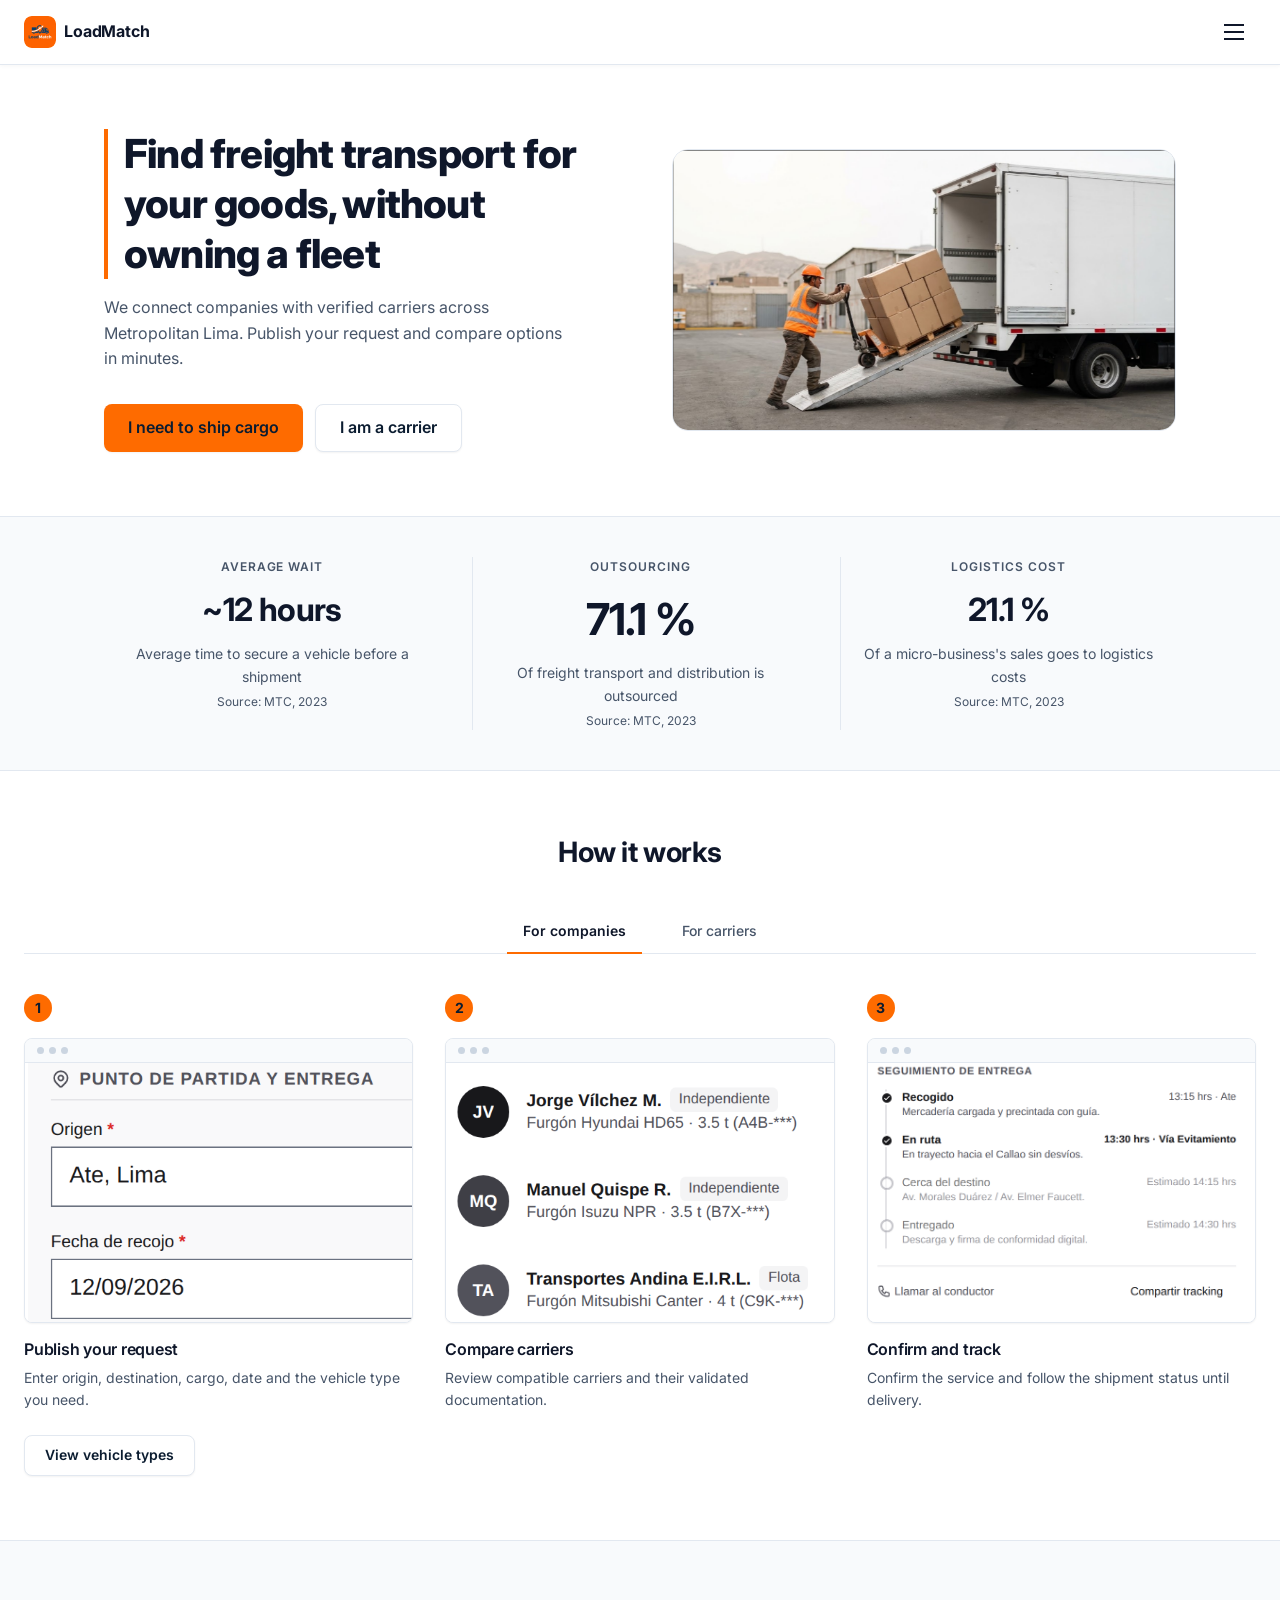
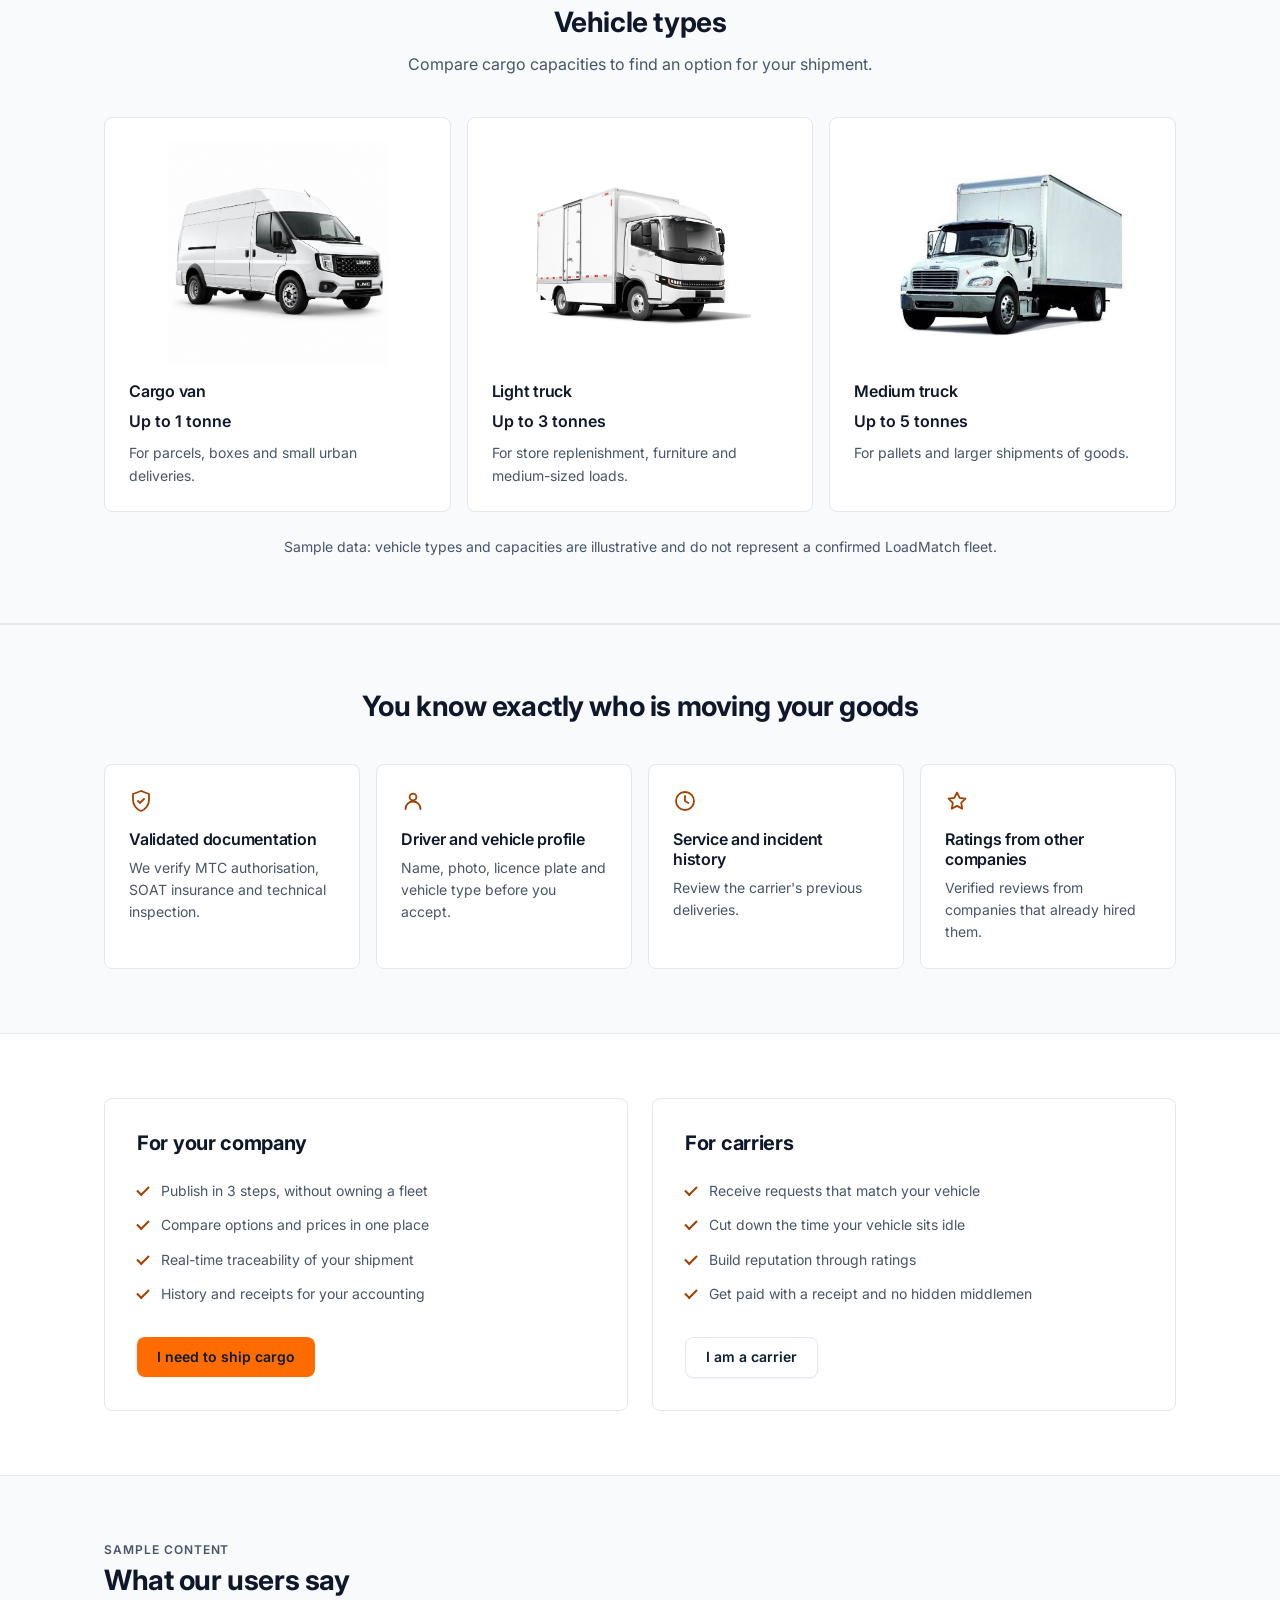
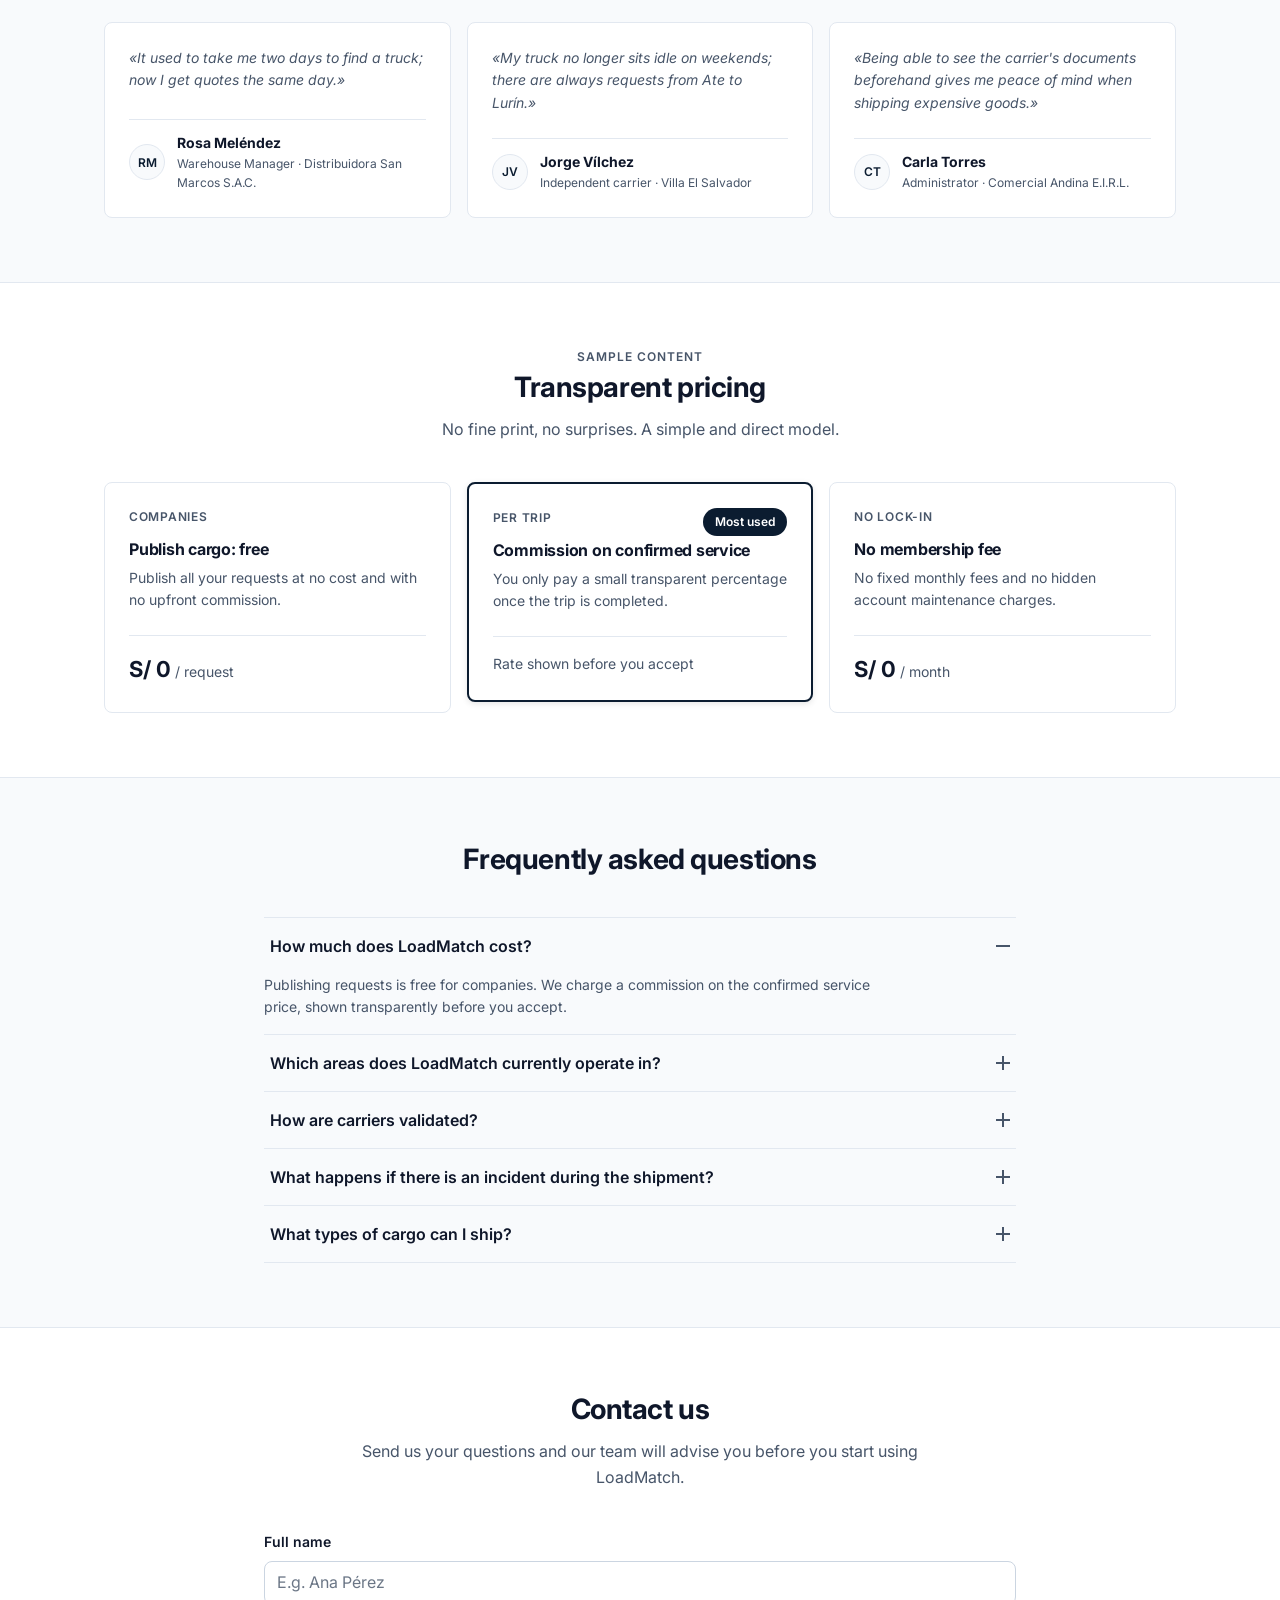
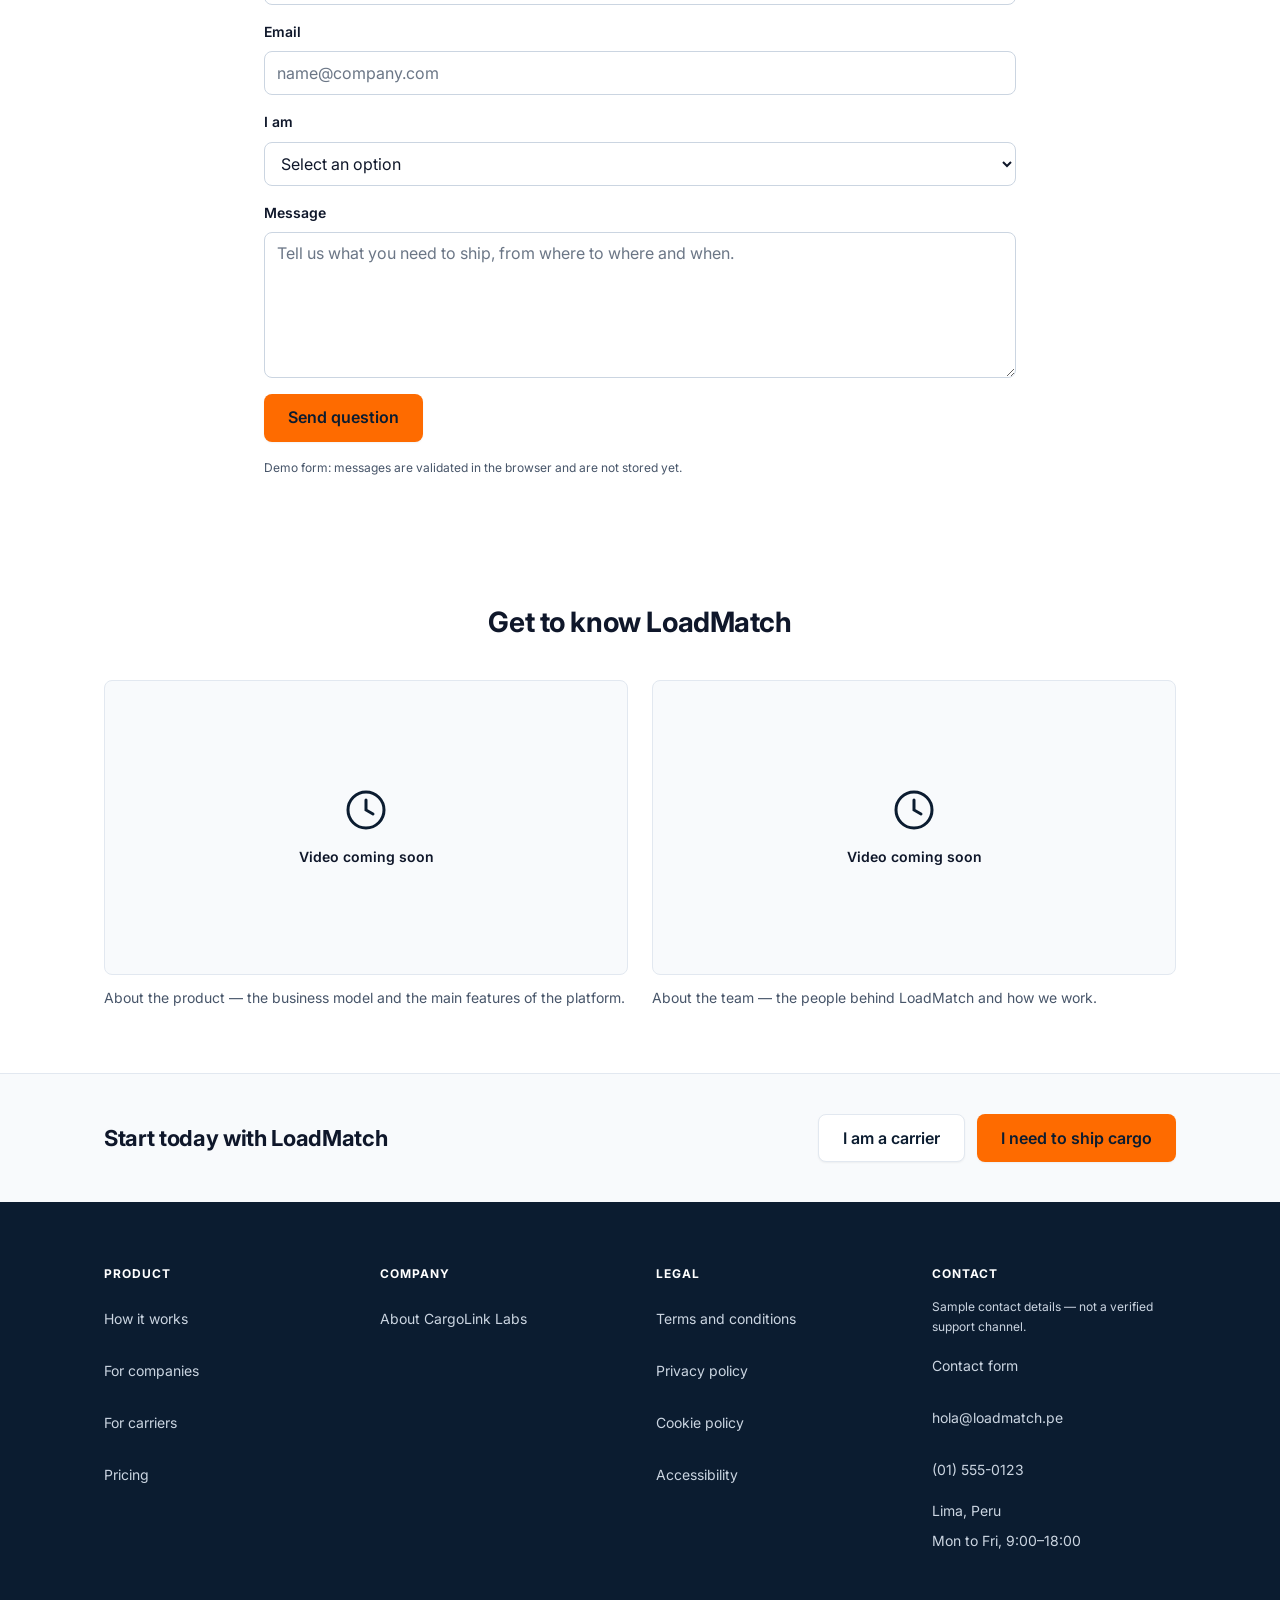
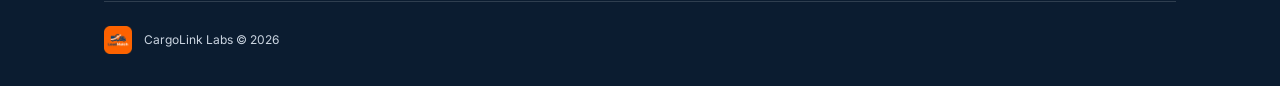
==== commit ad5be56e: "feat(videos): show coming-soon placeholders until the videos are published" ====
--- a/index.html
+++ b/index.html
@@ -518,21 +518,35 @@
         <div class="video-grid">
           <figure class="video-card">
             <div class="video-card__frame">
-              <iframe src="https://www.youtube-nocookie.com/embed/"
+              <div class="video-card__placeholder" role="img" aria-labelledby="video-product-soon">
+                <svg class="video-card__icon" viewBox="0 0 48 48" width="48" height="48" aria-hidden="true" focusable="false">
+                  <circle cx="24" cy="24" r="18" fill="none" stroke="currentColor" stroke-width="3"/>
+                  <path d="M24 14v10l7 4" fill="none" stroke="currentColor" stroke-width="3" stroke-linecap="round"/>
+                </svg>
+                <p class="video-card__soon" id="video-product-soon" data-i18n="videos.comingSoon">Video coming soon</p>
+              </div>
+              <!-- Replace the placeholder above with this iframe once the video is on YouTube:
+              <iframe src="https://www.youtube-nocookie.com/embed/VIDEO_ID"
                       data-i18n-attr="title" data-i18n="videos.productTitle"
-                      title="About the product: how LoadMatch works"
                       loading="lazy" allowfullscreen
-                      referrerpolicy="strict-origin-when-cross-origin"></iframe>
+                      referrerpolicy="strict-origin-when-cross-origin"></iframe> -->
             </div>
             <figcaption class="video-card__caption" data-i18n="videos.productCaption">About the product — the business model and the main features of the platform.</figcaption>
           </figure>
           <figure class="video-card">
             <div class="video-card__frame">
-              <iframe src="https://www.youtube-nocookie.com/embed/"
+              <div class="video-card__placeholder" role="img" aria-labelledby="video-team-soon">
+                <svg class="video-card__icon" viewBox="0 0 48 48" width="48" height="48" aria-hidden="true" focusable="false">
+                  <circle cx="24" cy="24" r="18" fill="none" stroke="currentColor" stroke-width="3"/>
+                  <path d="M24 14v10l7 4" fill="none" stroke="currentColor" stroke-width="3" stroke-linecap="round"/>
+                </svg>
+                <p class="video-card__soon" id="video-team-soon" data-i18n="videos.comingSoon">Video coming soon</p>
+              </div>
+              <!-- Replace the placeholder above with this iframe once the video is on YouTube:
+              <iframe src="https://www.youtube-nocookie.com/embed/VIDEO_ID"
                       data-i18n-attr="title" data-i18n="videos.teamTitle"
-                      title="About the team: who builds LoadMatch"
                       loading="lazy" allowfullscreen
-                      referrerpolicy="strict-origin-when-cross-origin"></iframe>
+                      referrerpolicy="strict-origin-when-cross-origin"></iframe> -->
             </div>
             <figcaption class="video-card__caption" data-i18n="videos.teamCaption">About the team — the people behind LoadMatch and how we work.</figcaption>
           </figure>
--- a/assets/css/components.css
+++ b/assets/css/components.css
@@ -683,6 +683,24 @@
   border: 0;
 }
 
+.video-card__placeholder {
+  position: absolute;
+  inset: 0;
+  display: flex;
+  flex-direction: column;
+  align-items: center;
+  justify-content: center;
+  gap: var(--space-3);
+}
+
+.video-card__icon { color: var(--color-navy); }
+
+.video-card__soon {
+  font-size: var(--text-sm);
+  font-weight: 600;
+  color: var(--color-heading);
+}
+
 .video-card__caption {
   margin-top: var(--space-3);
   font-size: var(--text-sm);
